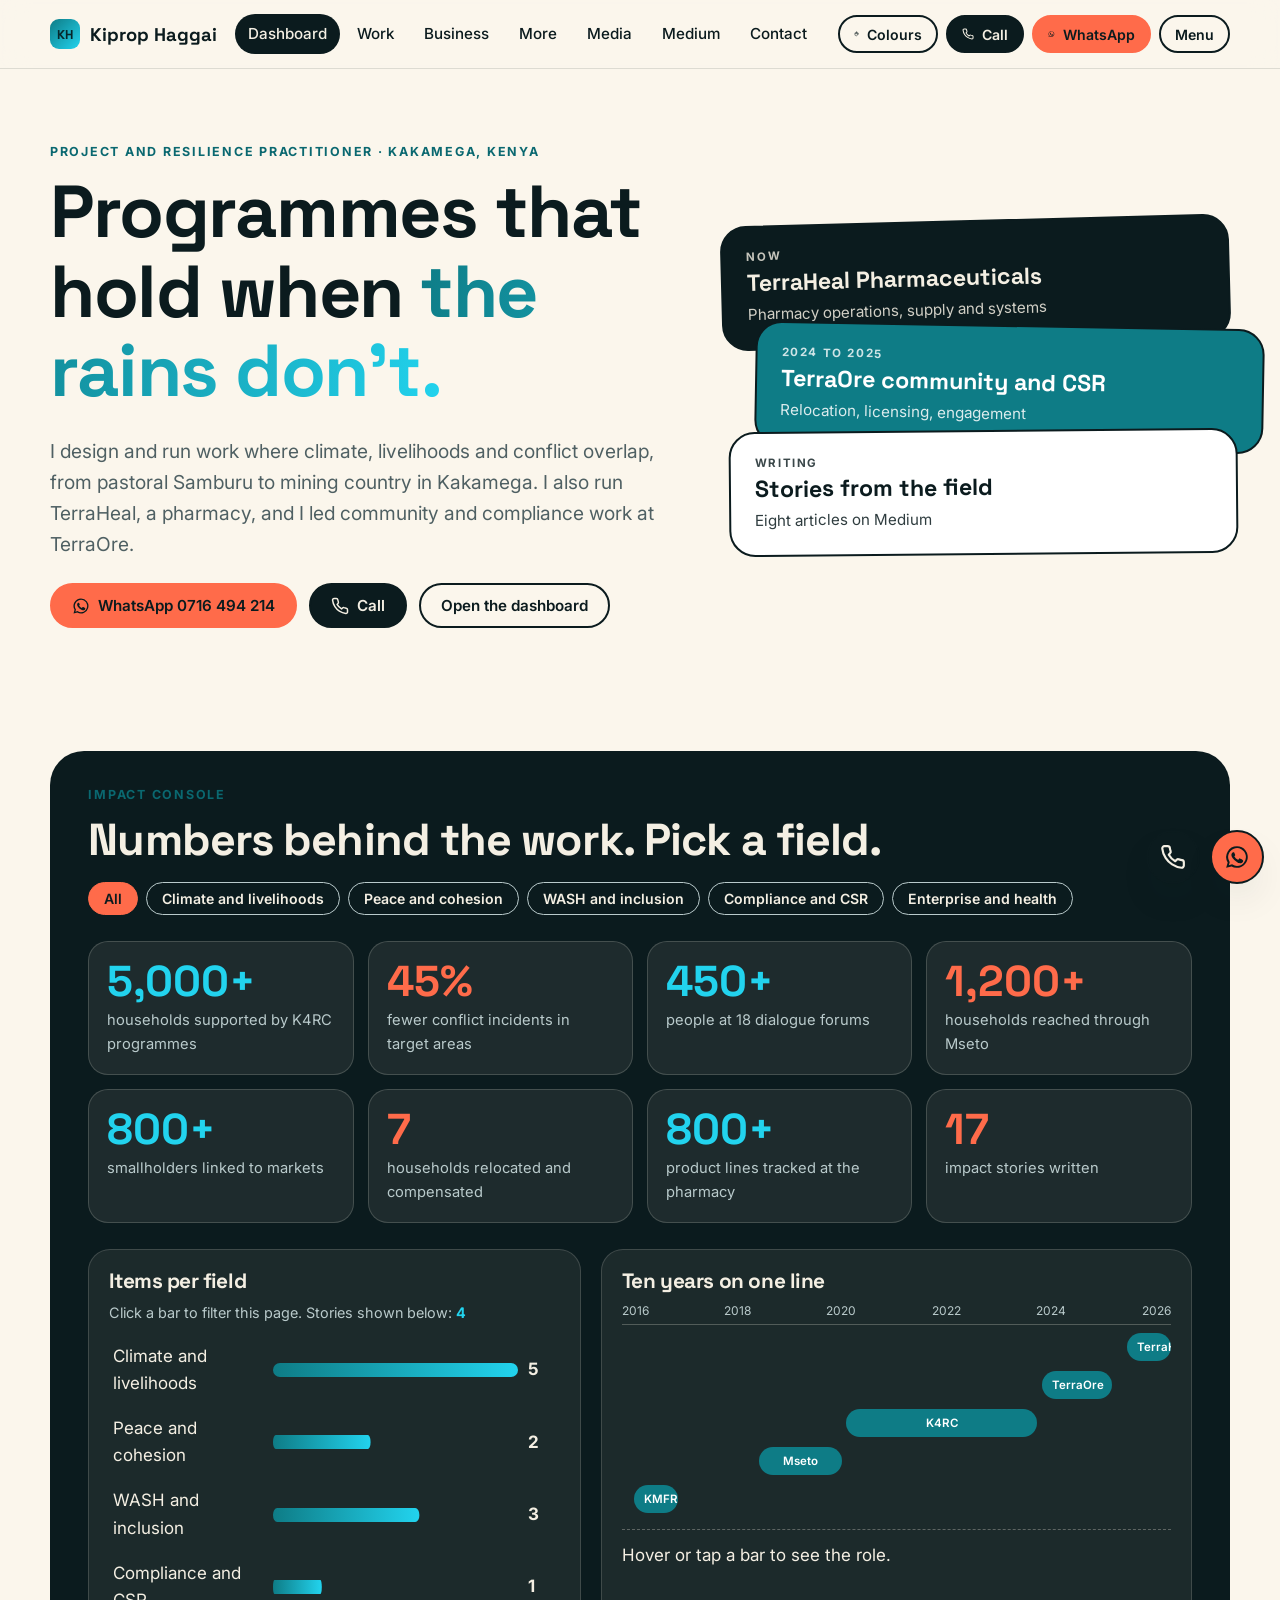
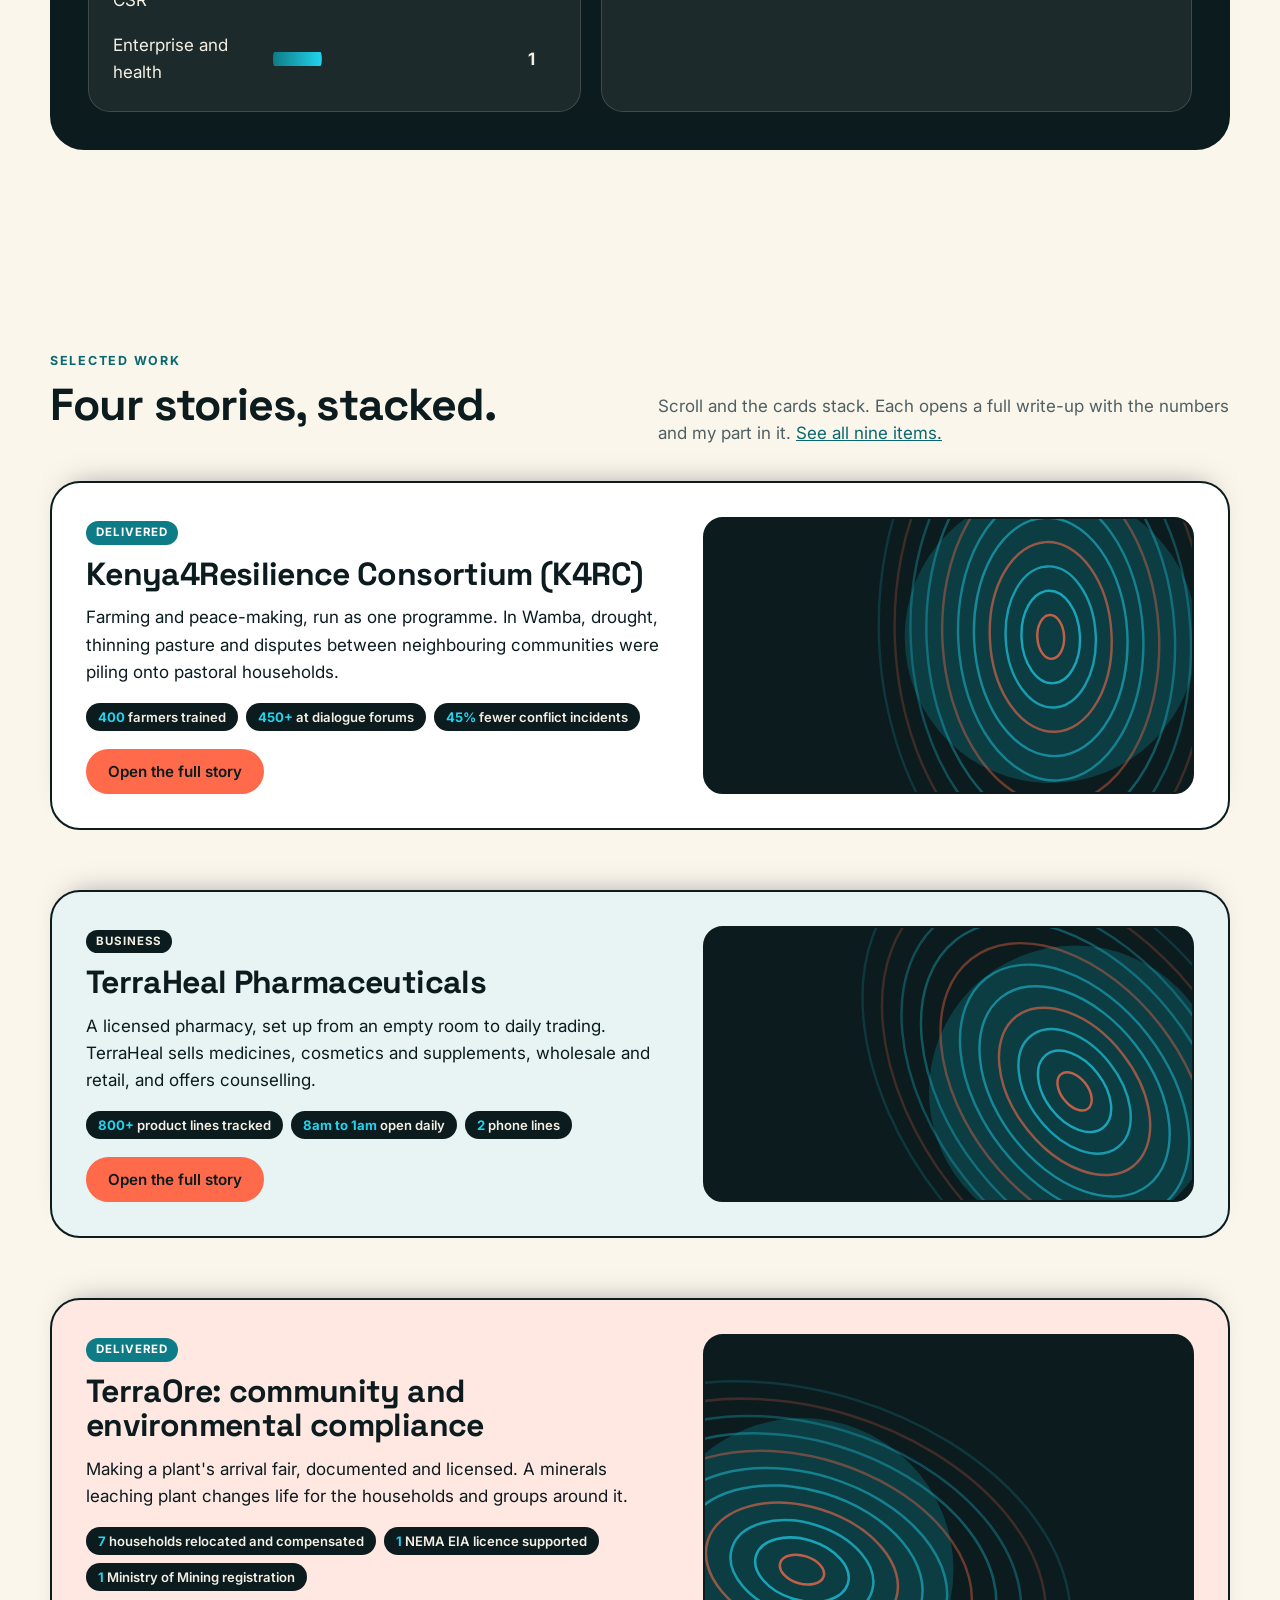
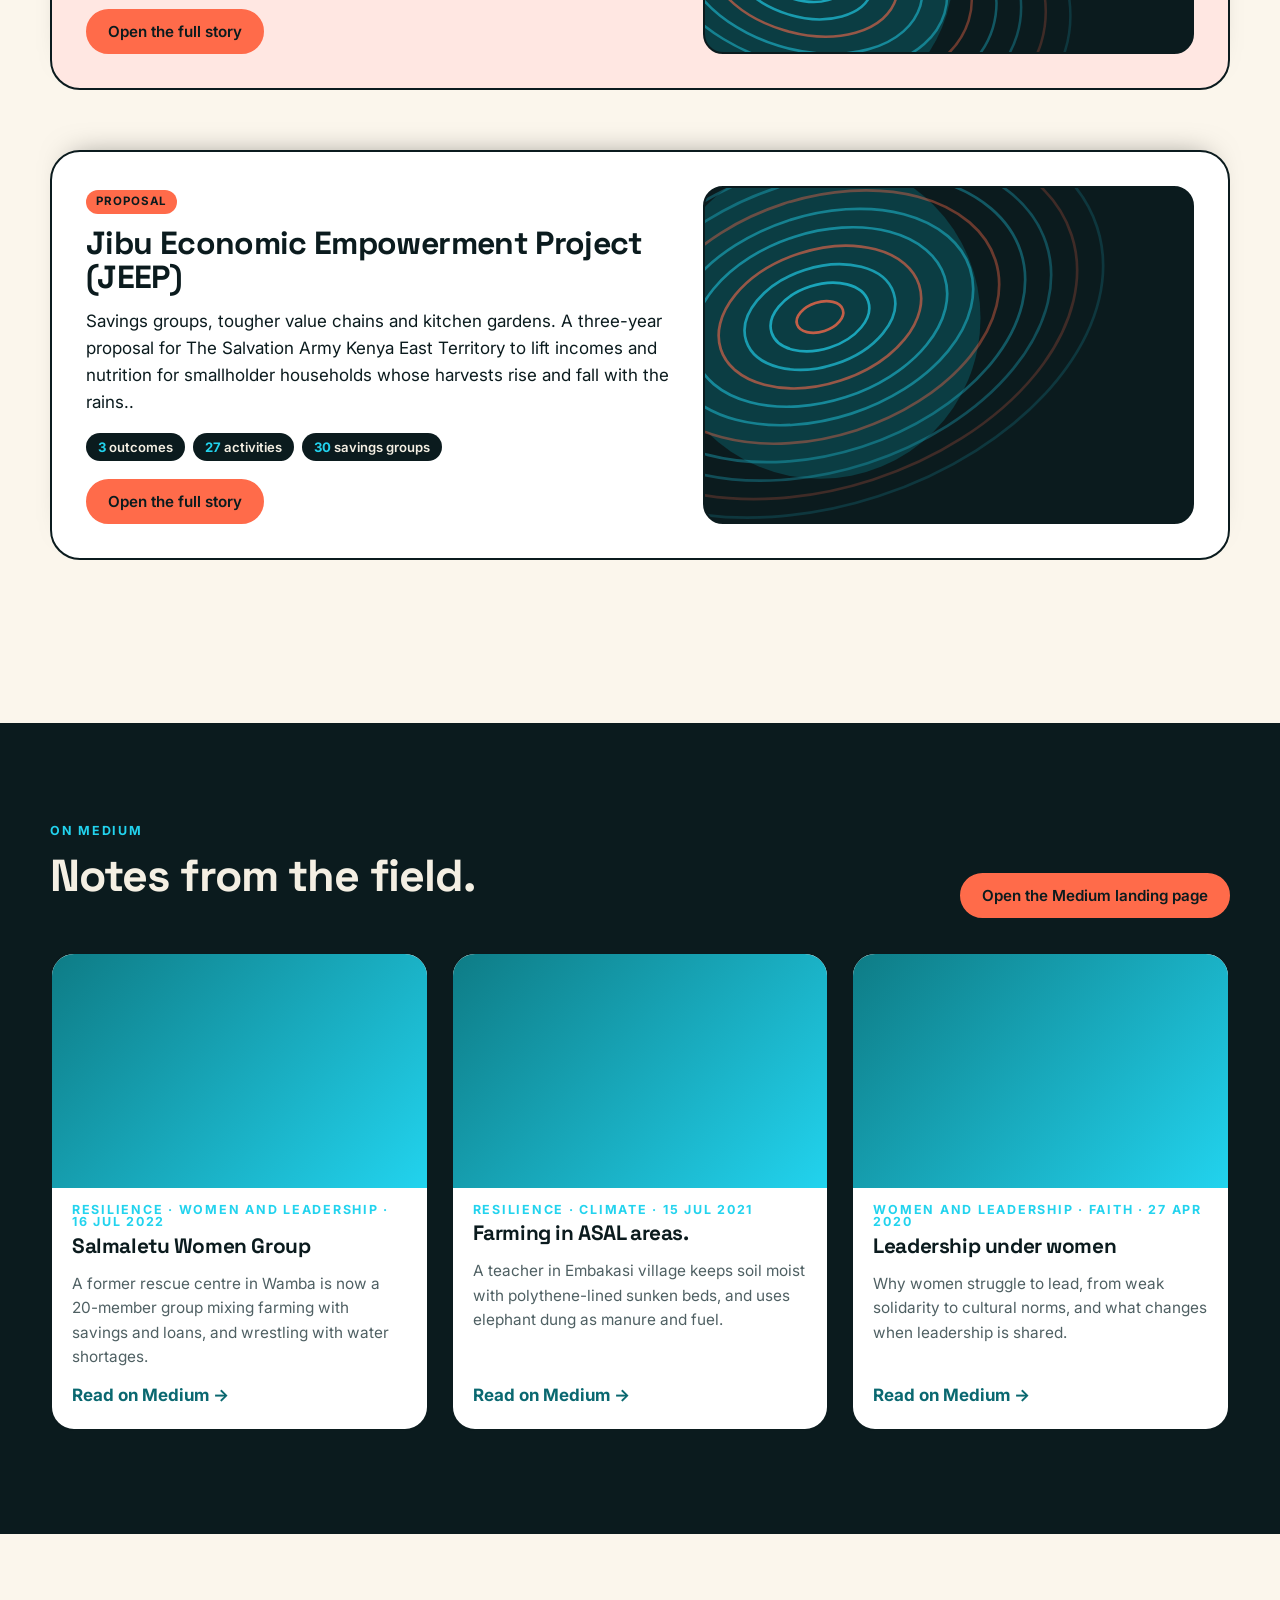
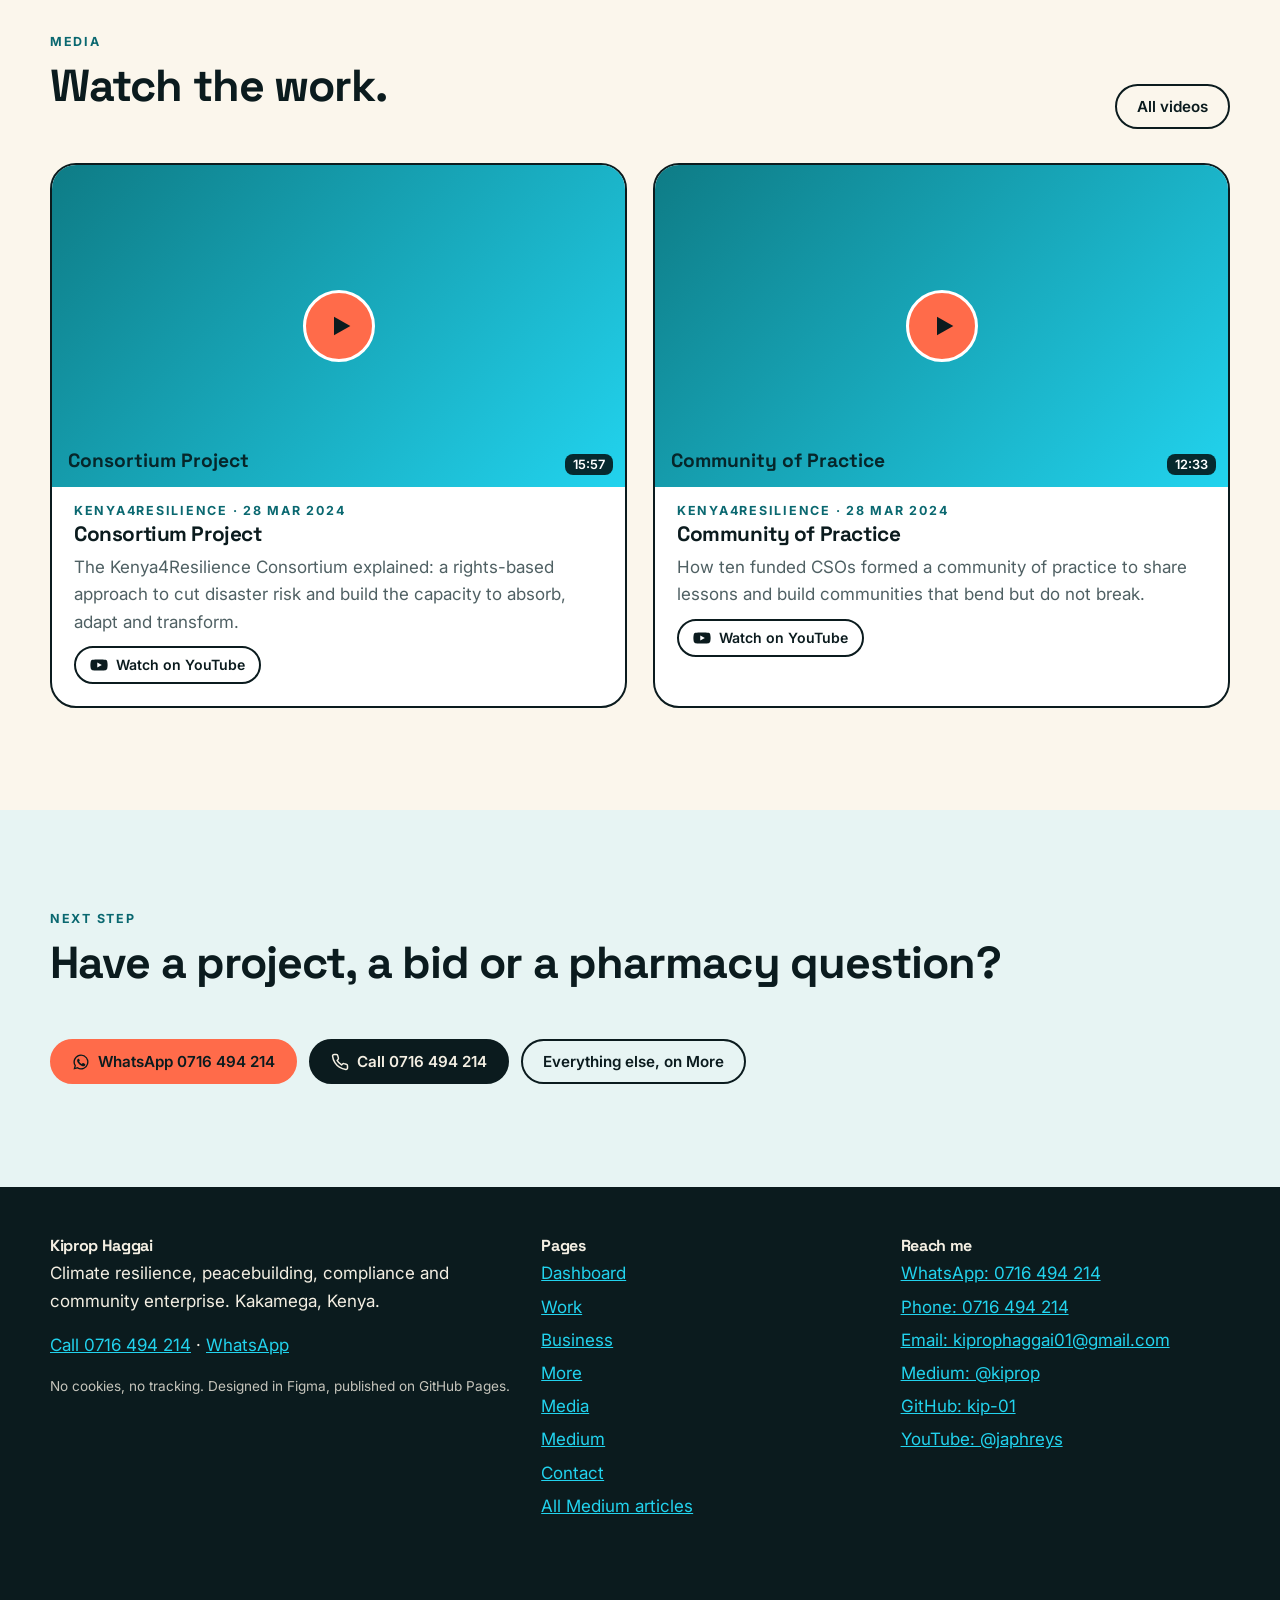
==== index.html @ 08d11f18 "Meta_001: regenerate portfolio from scratch Dashboard home, work explorer with project sheets, busin" ====
<!doctype html>
<html lang="en-KE"><head><meta charset="utf-8"><meta name="viewport" content="width=device-width,initial-scale=1">
<title>Kiprop Haggai: resilience, peace and enterprise</title><meta name="description" content="Dashboard portfolio of Kiprop Haggai: climate resilience, peacebuilding, environmental compliance, TerraHeal Pharmaceuticals, TerraOre and Medium articles. Call or WhatsApp 0716 494 214.">
<meta property="og:title" content="Kiprop Haggai: resilience, peace and enterprise"><meta property="og:description" content="Dashboard portfolio of Kiprop Haggai: climate resilience, peacebuilding, environmental compliance, TerraHeal Pharmaceuticals, TerraOre and Medium articles. Call or WhatsApp 0716 494 214."><meta property="og:type" content="website"><meta name="theme-color" content="#0E7C86">
<link rel="icon" href="data:image/svg+xml,%3Csvg xmlns='http://www.w3.org/2000/svg' viewBox='0 0 32 32'%3E%3Crect width='32' height='32' rx='9' fill='%230E7C86'/%3E%3Ctext x='16' y='22' font-size='16' font-family='sans-serif' font-weight='700' text-anchor='middle' fill='%2322D3EE'%3EKH%3C/text%3E%3C/svg%3E">
<link rel="preconnect" href="https://fonts.googleapis.com"><link rel="preconnect" href="https://fonts.gstatic.com" crossorigin>
<link rel="stylesheet" href="https://fonts.googleapis.com/css2?family=Inter:wght@400;500;600;700&family=Space+Grotesk:wght@500;700&display=swap">
<link rel="stylesheet" href="assets/css/app.css"><script>try{var s=localStorage.getItem('scheme');if(s&&s!=='lagoon')document.documentElement.setAttribute('data-scheme',s)}catch(e){}</script>
<script type="application/ld+json">{"@context": "https://schema.org", "@type": "Person", "name": "Kiprop Haggai", "jobTitle": "Project and resilience practitioner", "telephone": "+254716494214", "email": "kiprophaggai01@gmail.com", "url": "https://kip-01.github.io/Meta_001/", "address": {"@type": "PostalAddress", "addressLocality": "Kakamega", "addressCountry": "KE"}, "sameAs": ["https://medium.com/@kiprop", "https://github.com/kip-01"]}</script></head><body>
<a class="skip" href="#main">Skip to content</a><div class="bar-progress" aria-hidden="true"></div>
<header class="top"><div class="wrap">
<a class="brand" href="index.html"><i>KH</i>Kiprop Haggai</a>
<nav class="nav" id="nav" aria-label="Main"><a href="index.html" aria-current="page">Dashboard</a><a href="work.html">Work</a><a href="business.html">Business</a><a href="more.html">More</a><a href="media.html">Media</a><a href="medium.html">Medium</a><a href="contact.html">Contact</a></nav>
<div class="acts">
<div class="pal"><button class="btn sm pal-btn" type="button" aria-expanded="false" aria-label="Choose a colour scheme"><svg viewBox="0 0 24 24" fill="none" stroke="currentColor" stroke-width="2" stroke-linecap="round" stroke-linejoin="round" aria-hidden="true"><path d="M12 3a9 9 0 1 0 0 18c1.100 0 1.800-.8 1.800-1.700 0-.5-.2-.9-.5-1.200-.3-.3-.5-.7-.5-1.200 0-.9.700-1.600 1.600-1.600H17a4 4 0 0 0 4-4C21 6.500 17 3 12 3z"/><circle cx="7.500" cy="11" r="1"/><circle cx="12" cy="7.500" r="1"/><circle cx="16.500" cy="11" r="1"/></svg><span class="hide-m">Colours</span></button><div class="pal-pop" role="group" aria-label="Colour schemes"><button class="sw" type="button" data-scheme="lagoon" aria-pressed="false"><span><b style="background:#FBF6EC"></b><b style="background:#0E7C86"></b><b style="background:#22D3EE"></b><b style="background:#FF6B4A"></b><b style="background:#0B1B1E"></b></span>Lagoon</button><button class="sw" type="button" data-scheme="midnight" aria-pressed="false"><span><b style="background:#070B0C"></b><b style="background:#14B8A6"></b><b style="background:#5EEAD4"></b><b style="background:#FFB020"></b><b style="background:#111A1C"></b></span>Midnight</button><button class="sw" type="button" data-scheme="savanna" aria-pressed="false"><span><b style="background:#F4F5F3"></b><b style="background:#0A5C63"></b><b style="background:#19A7B5"></b><b style="background:#F59E0B"></b><b style="background:#12201F"></b></span>Savanna</button><button class="sw" type="button" data-scheme="reef" aria-pressed="false"><span><b style="background:#EAF7F7"></b><b style="background:#0B8F9A"></b><b style="background:#00D1E0"></b><b style="background:#FF7A59"></b><b style="background:#06353B"></b></span>Reef</button></div></div>
<a class="btn sm dark hide-m" href="tel:+254716494214"><svg viewBox="0 0 24 24" fill="none" stroke="currentColor" stroke-width="2" stroke-linecap="round" stroke-linejoin="round" aria-hidden="true"><path d="M22 16.9v3a2 2 0 0 1-2.2 2 19.8 19.8 0 0 1-8.6-3.1 19.5 19.5 0 0 1-6-6A19.8 19.8 0 0 1 2.1 4.2 2 2 0 0 1 4.1 2h3a2 2 0 0 1 2 1.7c.1 1 .4 1.9.7 2.8a2 2 0 0 1-.5 2.1L8.1 9.9a16 16 0 0 0 6 6l1.3-1.3a2 2 0 0 1 2.1-.4c.9.3 1.8.6 2.8.7a2 2 0 0 1 1.7 2z"/></svg> Call</a>
<a class="btn sm accent" href="https://wa.me/254716494214?text=Hello%20Kiprop%2C%20" target="_blank" rel="noopener" aria-label="WhatsApp 0716 494 214"><svg viewBox="0 0 24 24" fill="currentColor" aria-hidden="true"><path d="M12 2a10 10 0 0 0-8.6 15.1L2 22l5-1.3A10 10 0 1 0 12 2zm0 18.2a8.2 8.2 0 0 1-4.2-1.2l-.3-.2-3 .8.8-2.9-.2-.3A8.2 8.2 0 1 1 12 20.2zm4.5-6.1c-.2-.1-1.5-.7-1.7-.8s-.4-.1-.6.1-.6.8-.8 1-.3.2-.5.1a6.7 6.7 0 0 1-3.3-2.9c-.2-.4.3-.4.7-1.3.1-.2 0-.3 0-.4l-.8-1.8c-.2-.5-.4-.4-.6-.4h-.5a1 1 0 0 0-.7.3 3 3 0 0 0-.9 2.2 5.2 5.2 0 0 0 1.1 2.8 11.9 11.9 0 0 0 4.6 4c1.7.7 2.4.8 3.2.7a2.7 2.7 0 0 0 1.8-1.3 2.2 2.2 0 0 0 .1-1.3c-.1-.1-.3-.2-.5-.3z"/></svg> <span class="hide-m">WhatsApp</span></a>
<button class="btn sm menu-btn" type="button" aria-expanded="false" aria-controls="nav">Menu</button>
</div></div></header>
<main id="main">
<section class="hero"><div class="wrap">
<div><span class="eyebrow">Project and resilience practitioner · Kakamega, Kenya</span>
<h1>Programmes that hold when <span class="grad">the rains don't.</span></h1>
<p class="lede">I design and run work where climate, livelihoods and conflict overlap, from pastoral Samburu to mining country in Kakamega. I also run TerraHeal, a pharmacy, and I led community and compliance work at TerraOre.</p>
<div class="cta"><a class="btn accent" href="https://wa.me/254716494214?text=Hello%20Kiprop%2C%20" target="_blank" rel="noopener"><svg viewBox="0 0 24 24" fill="currentColor" aria-hidden="true"><path d="M12 2a10 10 0 0 0-8.6 15.1L2 22l5-1.3A10 10 0 1 0 12 2zm0 18.2a8.2 8.2 0 0 1-4.2-1.2l-.3-.2-3 .8.8-2.9-.2-.3A8.2 8.2 0 1 1 12 20.2zm4.5-6.1c-.2-.1-1.5-.7-1.7-.8s-.4-.1-.6.1-.6.8-.8 1-.3.2-.5.1a6.7 6.7 0 0 1-3.3-2.9c-.2-.4.3-.4.7-1.3.1-.2 0-.3 0-.4l-.8-1.8c-.2-.5-.4-.4-.6-.4h-.5a1 1 0 0 0-.7.3 3 3 0 0 0-.9 2.2 5.2 5.2 0 0 0 1.1 2.8 11.9 11.9 0 0 0 4.6 4c1.7.7 2.4.8 3.2.7a2.7 2.7 0 0 0 1.8-1.3 2.2 2.2 0 0 0 .1-1.3c-.1-.1-.3-.2-.5-.3z"/></svg> WhatsApp 0716 494 214</a><a class="btn dark" href="tel:+254716494214"><svg viewBox="0 0 24 24" fill="none" stroke="currentColor" stroke-width="2" stroke-linecap="round" stroke-linejoin="round" aria-hidden="true"><path d="M22 16.9v3a2 2 0 0 1-2.2 2 19.8 19.8 0 0 1-8.6-3.1 19.5 19.5 0 0 1-6-6A19.8 19.8 0 0 1 2.1 4.2 2 2 0 0 1 4.1 2h3a2 2 0 0 1 2 1.7c.1 1 .4 1.9.7 2.8a2 2 0 0 1-.5 2.1L8.1 9.9a16 16 0 0 0 6 6l1.3-1.3a2 2 0 0 1 2.1-.4c.9.3 1.8.6 2.8.7a2 2 0 0 1 1.7 2z"/></svg> Call</a><a class="btn" href="#console">Open the dashboard</a></div></div>
<div class="floaters" aria-label="Current and recent work">
<a class="fl" href="business.html#terraheal"><small>Now</small><b>TerraHeal Pharmaceuticals</b><em>Pharmacy operations, supply and systems</em></a>
<a class="fl" href="business.html#terraore"><small>2024 to 2025</small><b>TerraOre community and CSR</b><em>Relocation, licensing, engagement</em></a>
<a class="fl" href="medium.html"><small>Writing</small><b>Stories from the field</b><em>Eight articles on Medium</em></a></div>
</div></section>

<section id="console" style="padding-top:20px"><div class="wrap"><div class="console" data-filter-scope>
<span class="eyebrow">Impact console</span><h2>Numbers behind the work. Pick a field.</h2>
<div class="chips" role="group" aria-label="Filter by field"><button class="chip" type="button" data-field-chip="all" aria-pressed="true">All</button><button class="chip" type="button" data-field-chip="climate" aria-pressed="false">Climate and livelihoods</button><button class="chip" type="button" data-field-chip="peace" aria-pressed="false">Peace and cohesion</button><button class="chip" type="button" data-field-chip="wash" aria-pressed="false">WASH and inclusion</button><button class="chip" type="button" data-field-chip="compliance" aria-pressed="false">Compliance and CSR</button><button class="chip" type="button" data-field-chip="enterprise" aria-pressed="false">Enterprise and health</button></div>
<div class="kpis"><div class="kpi" data-fields="climate peace" tabindex="0"><b data-count="5,000+">5,000+</b><span>households supported by K4RC programmes</span><div class="src">K4RC, Samburu (CV figure)</div></div><div class="kpi" data-fields="peace" tabindex="0"><b data-count="45%">45%</b><span>fewer conflict incidents in target areas</span><div class="src">K4RC, Wamba</div></div><div class="kpi" data-fields="peace" tabindex="0"><b data-count="450+">450+</b><span>people at 18 dialogue forums</span><div class="src">K4RC cross-border forums</div></div><div class="kpi" data-fields="climate wash" tabindex="0"><b data-count="1,200+">1,200+</b><span>households reached through Mseto</span><div class="src">Mseto, five counties</div></div><div class="kpi" data-fields="climate" tabindex="0"><b data-count="800+">800+</b><span>smallholders linked to markets</span><div class="src">K4RC input suppliers and buyers</div></div><div class="kpi" data-fields="compliance" tabindex="0"><b data-count="7">7</b><span>households relocated and compensated</span><div class="src">TerraOre, Ikolomani</div></div><div class="kpi" data-fields="enterprise" tabindex="0"><b data-count="800+">800+</b><span>product lines tracked at the pharmacy</span><div class="src">TerraHeal inventory</div></div><div class="kpi" data-fields="climate peace" tabindex="0"><b data-count="17">17</b><span>impact stories written</span><div class="src">K4RC beneficiary stories</div></div></div>
<div class="console-grid">
<div class="card-in"><h3>Items per field</h3><p style="font-size:.9rem;color:var(--panel-muted)">Click a bar to filter this page. Stories shown below: <span data-visible-count style="color:var(--brand2);font-weight:700"></span></p><div class="bars"><button class="bar" type="button" data-bar="climate" aria-pressed="false" style="--w:1.00"><span>Climate and livelihoods</span><i></i><b>5</b></button><button class="bar" type="button" data-bar="peace" aria-pressed="false" style="--w:0.40"><span>Peace and cohesion</span><i></i><b>2</b></button><button class="bar" type="button" data-bar="wash" aria-pressed="false" style="--w:0.60"><span>WASH and inclusion</span><i></i><b>3</b></button><button class="bar" type="button" data-bar="compliance" aria-pressed="false" style="--w:0.20"><span>Compliance and CSR</span><i></i><b>1</b></button><button class="bar" type="button" data-bar="enterprise" aria-pressed="false" style="--w:0.20"><span>Enterprise and health</span><i></i><b>1</b></button></div></div>
<div class="card-in"><h3>Ten years on one line</h3><div class="gantt"><div class="g-axis" aria-hidden="true"><span>2016</span><span>2018</span><span>2020</span><span>2022</span><span>2024</span><span>2026</span></div><div class="g-row"><button class="g-bar" type="button" data-fields="enterprise" data-title="Pharmacy Operations Manager" data-org="TerraHeal Pharmaceuticals Ltd" data-when="Jun 2026 to now" data-lead="Built the pharmacy from set-up to trading: premises, layout, stocking." aria-pressed="false" style="left:92.0%;width:8.0%">TerraHeal</button></div><div class="g-row"><button class="g-bar" type="button" data-fields="compliance" data-title="CSR, Environmental and Community Relations Coordinator" data-org="TerraOre Mineral Resources Ltd" data-when="Jun 2024 to Nov 2025" data-lead="Led community engagement for a minerals leaching plant, first contact to start-up." aria-pressed="false" style="left:76.5%;width:12.9%">TerraOre</button></div><div class="g-row"><button class="g-bar" type="button" data-fields="climate peace compliance" data-title="Project Coordinator" data-org="Kenya4Resilience Consortium (K4RC)" data-when="Jul 2020 to May 2024" data-lead="Livelihood and resilience programmes reaching 5,000+ pastoralist and agropastoral households." aria-pressed="false" style="left:40.9%;width:34.8%">K4RC</button></div><div class="g-row"><button class="g-bar" type="button" data-fields="climate wash peace" data-title="WASH and Livelihoods Project Officer" data-org="Mseto Resilience WASH and Food Security Project, The Salvation Army" data-when="Oct 2018 to Jun 2020" data-lead="1,200+ agropastoral households reached." aria-pressed="false" style="left:25.0%;width:15.2%">Mseto</button></div><div class="g-row"><button class="g-bar" type="button" data-fields="climate" data-title="Extension Officer" data-org="Kenya Marine and Fisheries Research Institute" data-when="Apr to Aug 2016" data-lead="Fish farmer groups mobilised KES 500,000+ and financed 7 micro-enterprises." aria-pressed="false" style="left:2.3%;width:8.0%">KMFRI</button></div><div class="g-info" id="g-info" aria-live="polite">Hover or tap a bar to see the role.</div></div></div>
</div></div></div></section>

<section><div class="wrap"><div class="sec-head"><div><span class="eyebrow">Selected work</span><h2>Four stories, stacked.</h2></div><p>Scroll and the cards stack. Each opens a full write-up with the numbers and my part in it. <a href="work.html">See all nine items.</a></p></div>
<div class="stack" data-filter-scope><article class="sc rv" style="--i:0" data-fields="climate peace"><div><span class="tag Delivered">Delivered</span><h3 style="margin-top:12px">Kenya4Resilience Consortium (K4RC)</h3><p>Farming and peace-making, run as one programme. In Wamba, drought, thinning pasture and disputes between neighbouring communities were piling onto pastoral households.</p><div class="mini"><span><b>400</b> farmers trained</span><span><b>450+</b> at dialogue forums</span><span><b>45%</b> fewer conflict incidents</span></div><a class="btn accent" href="work.html#k4rc">Open the full story</a></div><div class="art"><svg viewBox="0 0 400 250" preserveAspectRatio="xMidYMid slice" aria-hidden="true"><rect width="400" height="250" fill="var(--panel)"/><circle cx="71%" cy="44%" r="120" fill="var(--brand)" opacity=".35"/><ellipse cx="71%" cy="44%" rx="18" ry="11" transform="rotate(87 284 110)" fill="none" stroke="var(--accent)" stroke-opacity="0.75" stroke-width="2"/><ellipse cx="71%" cy="44%" rx="38" ry="24" transform="rotate(87 284 110)" fill="none" stroke="var(--brand2)" stroke-opacity="0.69" stroke-width="2"/><ellipse cx="71%" cy="44%" rx="58" ry="37" transform="rotate(87 284 110)" fill="none" stroke="var(--brand2)" stroke-opacity="0.63" stroke-width="2"/><ellipse cx="71%" cy="44%" rx="78" ry="50" transform="rotate(87 284 110)" fill="none" stroke="var(--accent)" stroke-opacity="0.57" stroke-width="2"/><ellipse cx="71%" cy="44%" rx="98" ry="63" transform="rotate(87 284 110)" fill="none" stroke="var(--brand2)" stroke-opacity="0.51" stroke-width="2"/><ellipse cx="71%" cy="44%" rx="118" ry="76" transform="rotate(87 284 110)" fill="none" stroke="var(--brand2)" stroke-opacity="0.45" stroke-width="2"/><ellipse cx="71%" cy="44%" rx="138" ry="89" transform="rotate(87 284 110)" fill="none" stroke="var(--accent)" stroke-opacity="0.39" stroke-width="2"/><ellipse cx="71%" cy="44%" rx="158" ry="102" transform="rotate(87 284 110)" fill="none" stroke="var(--brand2)" stroke-opacity="0.33" stroke-width="2"/><ellipse cx="71%" cy="44%" rx="178" ry="115" transform="rotate(87 284 110)" fill="none" stroke="var(--brand2)" stroke-opacity="0.27" stroke-width="2"/><ellipse cx="71%" cy="44%" rx="198" ry="128" transform="rotate(87 284 110)" fill="none" stroke="var(--accent)" stroke-opacity="0.21" stroke-width="2"/><ellipse cx="71%" cy="44%" rx="218" ry="141" transform="rotate(87 284 110)" fill="none" stroke="var(--brand2)" stroke-opacity="0.15" stroke-width="2"/></svg></div></article><article class="sc rv" style="--i:1" data-fields="enterprise"><div><span class="tag Business">Business</span><h3 style="margin-top:12px">TerraHeal Pharmaceuticals</h3><p>A licensed pharmacy, set up from an empty room to daily trading. TerraHeal sells medicines, cosmetics and supplements, wholesale and retail, and offers counselling.</p><div class="mini"><span><b>800+</b> product lines tracked</span><span><b>8am to 1am</b> open daily</span><span><b>2</b> phone lines</span></div><a class="btn accent" href="business.html#terraheal">Open the full story</a></div><div class="art"><svg viewBox="0 0 400 250" preserveAspectRatio="xMidYMid slice" aria-hidden="true"><rect width="400" height="250" fill="var(--panel)"/><circle cx="76%" cy="59%" r="120" fill="var(--brand)" opacity=".35"/><ellipse cx="76%" cy="59%" rx="18" ry="11" transform="rotate(52 304 147)" fill="none" stroke="var(--accent)" stroke-opacity="0.75" stroke-width="2"/><ellipse cx="76%" cy="59%" rx="38" ry="24" transform="rotate(52 304 147)" fill="none" stroke="var(--brand2)" stroke-opacity="0.69" stroke-width="2"/><ellipse cx="76%" cy="59%" rx="58" ry="37" transform="rotate(52 304 147)" fill="none" stroke="var(--brand2)" stroke-opacity="0.63" stroke-width="2"/><ellipse cx="76%" cy="59%" rx="78" ry="50" transform="rotate(52 304 147)" fill="none" stroke="var(--accent)" stroke-opacity="0.57" stroke-width="2"/><ellipse cx="76%" cy="59%" rx="98" ry="63" transform="rotate(52 304 147)" fill="none" stroke="var(--brand2)" stroke-opacity="0.51" stroke-width="2"/><ellipse cx="76%" cy="59%" rx="118" ry="76" transform="rotate(52 304 147)" fill="none" stroke="var(--brand2)" stroke-opacity="0.45" stroke-width="2"/><ellipse cx="76%" cy="59%" rx="138" ry="89" transform="rotate(52 304 147)" fill="none" stroke="var(--accent)" stroke-opacity="0.39" stroke-width="2"/><ellipse cx="76%" cy="59%" rx="158" ry="102" transform="rotate(52 304 147)" fill="none" stroke="var(--brand2)" stroke-opacity="0.33" stroke-width="2"/><ellipse cx="76%" cy="59%" rx="178" ry="115" transform="rotate(52 304 147)" fill="none" stroke="var(--brand2)" stroke-opacity="0.27" stroke-width="2"/><ellipse cx="76%" cy="59%" rx="198" ry="128" transform="rotate(52 304 147)" fill="none" stroke="var(--accent)" stroke-opacity="0.21" stroke-width="2"/><ellipse cx="76%" cy="59%" rx="218" ry="141" transform="rotate(52 304 147)" fill="none" stroke="var(--brand2)" stroke-opacity="0.15" stroke-width="2"/></svg></div></article><article class="sc rv" style="--i:2" data-fields="compliance"><div><span class="tag Delivered">Delivered</span><h3 style="margin-top:12px">TerraOre: community and environmental compliance</h3><p>Making a plant&#x27;s arrival fair, documented and licensed. A minerals leaching plant changes life for the households and groups around it.</p><div class="mini"><span><b>7</b> households relocated and compensated</span><span><b>1</b> NEMA EIA licence supported</span><span><b>1</b> Ministry of Mining registration</span></div><a class="btn accent" href="work.html#terraore">Open the full story</a></div><div class="art"><svg viewBox="0 0 400 250" preserveAspectRatio="xMidYMid slice" aria-hidden="true"><rect width="400" height="250" fill="var(--panel)"/><circle cx="21%" cy="74%" r="120" fill="var(--brand)" opacity=".35"/><ellipse cx="21%" cy="74%" rx="18" ry="11" transform="rotate(17 84 185)" fill="none" stroke="var(--accent)" stroke-opacity="0.75" stroke-width="2"/><ellipse cx="21%" cy="74%" rx="38" ry="24" transform="rotate(17 84 185)" fill="none" stroke="var(--brand2)" stroke-opacity="0.69" stroke-width="2"/><ellipse cx="21%" cy="74%" rx="58" ry="37" transform="rotate(17 84 185)" fill="none" stroke="var(--brand2)" stroke-opacity="0.63" stroke-width="2"/><ellipse cx="21%" cy="74%" rx="78" ry="50" transform="rotate(17 84 185)" fill="none" stroke="var(--accent)" stroke-opacity="0.57" stroke-width="2"/><ellipse cx="21%" cy="74%" rx="98" ry="63" transform="rotate(17 84 185)" fill="none" stroke="var(--brand2)" stroke-opacity="0.51" stroke-width="2"/><ellipse cx="21%" cy="74%" rx="118" ry="76" transform="rotate(17 84 185)" fill="none" stroke="var(--brand2)" stroke-opacity="0.45" stroke-width="2"/><ellipse cx="21%" cy="74%" rx="138" ry="89" transform="rotate(17 84 185)" fill="none" stroke="var(--accent)" stroke-opacity="0.39" stroke-width="2"/><ellipse cx="21%" cy="74%" rx="158" ry="102" transform="rotate(17 84 185)" fill="none" stroke="var(--brand2)" stroke-opacity="0.33" stroke-width="2"/><ellipse cx="21%" cy="74%" rx="178" ry="115" transform="rotate(17 84 185)" fill="none" stroke="var(--brand2)" stroke-opacity="0.27" stroke-width="2"/><ellipse cx="21%" cy="74%" rx="198" ry="128" transform="rotate(17 84 185)" fill="none" stroke="var(--accent)" stroke-opacity="0.21" stroke-width="2"/><ellipse cx="21%" cy="74%" rx="218" ry="141" transform="rotate(17 84 185)" fill="none" stroke="var(--brand2)" stroke-opacity="0.15" stroke-width="2"/></svg></div></article><article class="sc rv" style="--i:3" data-fields="climate"><div><span class="tag Proposal">Proposal</span><h3 style="margin-top:12px">Jibu Economic Empowerment Project (JEEP)</h3><p>Savings groups, tougher value chains and kitchen gardens. A three-year proposal for The Salvation Army Kenya East Territory to lift incomes and nutrition for smallholder households whose harvests rise and fall with the rains..</p><div class="mini"><span><b>3</b> outcomes</span><span><b>27</b> activities</span><span><b>30</b> savings groups</span></div><a class="btn accent" href="work.html#jeep">Open the full story</a></div><div class="art"><svg viewBox="0 0 400 250" preserveAspectRatio="xMidYMid slice" aria-hidden="true"><rect width="400" height="250" fill="var(--panel)"/><circle cx="26%" cy="39%" r="120" fill="var(--brand)" opacity=".35"/><ellipse cx="26%" cy="39%" rx="18" ry="11" transform="rotate(162 104 97)" fill="none" stroke="var(--accent)" stroke-opacity="0.75" stroke-width="2"/><ellipse cx="26%" cy="39%" rx="38" ry="24" transform="rotate(162 104 97)" fill="none" stroke="var(--brand2)" stroke-opacity="0.69" stroke-width="2"/><ellipse cx="26%" cy="39%" rx="58" ry="37" transform="rotate(162 104 97)" fill="none" stroke="var(--brand2)" stroke-opacity="0.63" stroke-width="2"/><ellipse cx="26%" cy="39%" rx="78" ry="50" transform="rotate(162 104 97)" fill="none" stroke="var(--accent)" stroke-opacity="0.57" stroke-width="2"/><ellipse cx="26%" cy="39%" rx="98" ry="63" transform="rotate(162 104 97)" fill="none" stroke="var(--brand2)" stroke-opacity="0.51" stroke-width="2"/><ellipse cx="26%" cy="39%" rx="118" ry="76" transform="rotate(162 104 97)" fill="none" stroke="var(--brand2)" stroke-opacity="0.45" stroke-width="2"/><ellipse cx="26%" cy="39%" rx="138" ry="89" transform="rotate(162 104 97)" fill="none" stroke="var(--accent)" stroke-opacity="0.39" stroke-width="2"/><ellipse cx="26%" cy="39%" rx="158" ry="102" transform="rotate(162 104 97)" fill="none" stroke="var(--brand2)" stroke-opacity="0.33" stroke-width="2"/><ellipse cx="26%" cy="39%" rx="178" ry="115" transform="rotate(162 104 97)" fill="none" stroke="var(--brand2)" stroke-opacity="0.27" stroke-width="2"/><ellipse cx="26%" cy="39%" rx="198" ry="128" transform="rotate(162 104 97)" fill="none" stroke="var(--accent)" stroke-opacity="0.21" stroke-width="2"/><ellipse cx="26%" cy="39%" rx="218" ry="141" transform="rotate(162 104 97)" fill="none" stroke="var(--brand2)" stroke-opacity="0.15" stroke-width="2"/></svg></div></article></div></div></section>

<section class="band"><div class="wrap"><div class="sec-head"><div><span class="eyebrow">On Medium</span><h2>Notes from the field.</h2></div><a class="btn accent" href="medium.html">Open the Medium landing page</a></div><div class="grid"><a class="story" href="https://medium.com/@kiprop/salmaletu-women-group-70bdb4bff598" target="_blank" rel="noopener" data-topics="Resilience|Women and leadership"><div class="ph"><img src="https://cdn-images-1.medium.com/max/1024/1*Jbt0da2Q3fJ5xJDSgKlySw.jpeg" alt="" loading="lazy" referrerpolicy="no-referrer"></div><div class="b"><span class="eyebrow" style="margin:0">Resilience · Women and leadership · 16 Jul 2022</span><h3>Salmaletu Women Group</h3><p>A former rescue centre in Wamba is now a 20-member group mixing farming with savings and loans, and wrestling with water shortages.</p><span class="read">Read on Medium →</span></div></a><a class="story" href="https://medium.com/@kiprop/farming-in-asal-areas-79c49dda4558" target="_blank" rel="noopener" data-topics="Resilience|Climate"><div class="ph"><img src="https://cdn-images-1.medium.com/max/1024/1*4e3lsPieMQpi0ccJB4diiQ.jpeg" alt="" loading="lazy" referrerpolicy="no-referrer"></div><div class="b"><span class="eyebrow" style="margin:0">Resilience · Climate · 15 Jul 2021</span><h3>Farming in ASAL areas.</h3><p>A teacher in Embakasi village keeps soil moist with polythene-lined sunken beds, and uses elephant dung as manure and fuel.</p><span class="read">Read on Medium →</span></div></a><a class="story" href="https://medium.com/@kiprop/leadership-under-women-5071c7bc4f08" target="_blank" rel="noopener" data-topics="Women and leadership|Faith"><div class="ph"><img src="https://cdn-images-1.medium.com/max/1024/0*VkRDSYffjWelqckx" alt="" loading="lazy" referrerpolicy="no-referrer"></div><div class="b"><span class="eyebrow" style="margin:0">Women and leadership · Faith · 27 Apr 2020</span><h3>Leadership under women</h3><p>Why women struggle to lead, from weak solidarity to cultural norms, and what changes when leadership is shared.</p><span class="read">Read on Medium →</span></div></a></div></div></section>

<section><div class="wrap"><div class="sec-head"><div><span class="eyebrow">Media</span><h2>Watch the work.</h2></div><a class="btn" href="media.html">All videos</a></div><div class="vgrid"><div class="vid"><button class="thumb" type="button" data-yt="I3XqEDcZWGo" data-title="Consortium Project" aria-label="Play video: Consortium Project"><img alt="" referrerpolicy="no-referrer"><span class="fallback">Consortium Project</span><span class="play"><svg viewBox="0 0 24 24" aria-hidden="true"><path d="M6 4v16l14-8z"/></svg></span><span class="dur">15:57</span></button><div class="body"><span class="eyebrow" style="margin-bottom:6px">Kenya4Resilience · 28 Mar 2024</span><h3>Consortium Project</h3><p style="color:var(--muted);margin:0 0 10px">The Kenya4Resilience Consortium explained: a rights-based approach to cut disaster risk and build the capacity to absorb, adapt and transform.</p><a class="btn sm" href="https://youtu.be/I3XqEDcZWGo" target="_blank" rel="noopener"><svg viewBox="0 0 24 24" fill="currentColor" aria-hidden="true"><path d="M23 7.2a3 3 0 0 0-2.100-2.100C19 4.600 12 4.600 12 4.600s-7 0-8.900.5A3 3 0 0 0 1 7.200 31 31 0 0 0 .5 12 31 31 0 0 0 1 16.800a3 3 0 0 0 2.100 2.100c1.900.5 8.900.5 8.900.5s7 0 8.900-.5a3 3 0 0 0 2.100-2.100A31 31 0 0 0 23.500 12 31 31 0 0 0 23 7.200zM9.700 15.200V8.800L15.800 12z"/></svg> Watch on YouTube</a></div></div><div class="vid"><button class="thumb" type="button" data-yt="ghBy5MKxOOc" data-title="Community of Practice" aria-label="Play video: Community of Practice"><img alt="" referrerpolicy="no-referrer"><span class="fallback">Community of Practice</span><span class="play"><svg viewBox="0 0 24 24" aria-hidden="true"><path d="M6 4v16l14-8z"/></svg></span><span class="dur">12:33</span></button><div class="body"><span class="eyebrow" style="margin-bottom:6px">Kenya4Resilience · 28 Mar 2024</span><h3>Community of Practice</h3><p style="color:var(--muted);margin:0 0 10px">How ten funded CSOs formed a community of practice to share lessons and build communities that bend but do not break.</p><a class="btn sm" href="https://youtu.be/ghBy5MKxOOc" target="_blank" rel="noopener"><svg viewBox="0 0 24 24" fill="currentColor" aria-hidden="true"><path d="M23 7.2a3 3 0 0 0-2.100-2.100C19 4.600 12 4.600 12 4.600s-7 0-8.900.5A3 3 0 0 0 1 7.200 31 31 0 0 0 .5 12 31 31 0 0 0 1 16.800a3 3 0 0 0 2.100 2.100c1.900.5 8.900.5 8.900.5s7 0 8.900-.5a3 3 0 0 0 2.100-2.100A31 31 0 0 0 23.500 12 31 31 0 0 0 23 7.200zM9.700 15.200V8.800L15.800 12z"/></svg> Watch on YouTube</a></div></div></div></div></section>

<section class="soft"><div class="wrap"><div class="sec-head"><div><span class="eyebrow">Next step</span><h2>Have a project, a bid or a pharmacy question?</h2></div></div>
<div class="cta" style="margin-top:0"><a class="btn accent" href="https://wa.me/254716494214?text=Hello%20Kiprop%2C%20" target="_blank" rel="noopener"><svg viewBox="0 0 24 24" fill="currentColor" aria-hidden="true"><path d="M12 2a10 10 0 0 0-8.6 15.1L2 22l5-1.3A10 10 0 1 0 12 2zm0 18.2a8.2 8.2 0 0 1-4.2-1.2l-.3-.2-3 .8.8-2.9-.2-.3A8.2 8.2 0 1 1 12 20.2zm4.5-6.1c-.2-.1-1.5-.7-1.7-.8s-.4-.1-.6.1-.6.8-.8 1-.3.2-.5.1a6.7 6.7 0 0 1-3.3-2.9c-.2-.4.3-.4.7-1.3.1-.2 0-.3 0-.4l-.8-1.8c-.2-.5-.4-.4-.6-.4h-.5a1 1 0 0 0-.7.3 3 3 0 0 0-.9 2.2 5.2 5.2 0 0 0 1.1 2.8 11.9 11.9 0 0 0 4.6 4c1.7.7 2.4.8 3.2.7a2.7 2.7 0 0 0 1.8-1.3 2.2 2.2 0 0 0 .1-1.3c-.1-.1-.3-.2-.5-.3z"/></svg> WhatsApp 0716 494 214</a><a class="btn dark" href="tel:+254716494214"><svg viewBox="0 0 24 24" fill="none" stroke="currentColor" stroke-width="2" stroke-linecap="round" stroke-linejoin="round" aria-hidden="true"><path d="M22 16.9v3a2 2 0 0 1-2.2 2 19.8 19.8 0 0 1-8.6-3.1 19.5 19.5 0 0 1-6-6A19.8 19.8 0 0 1 2.1 4.2 2 2 0 0 1 4.1 2h3a2 2 0 0 1 2 1.7c.1 1 .4 1.9.7 2.8a2 2 0 0 1-.5 2.1L8.1 9.9a16 16 0 0 0 6 6l1.3-1.3a2 2 0 0 1 2.1-.4c.9.3 1.8.6 2.8.7a2 2 0 0 1 1.7 2z"/></svg> Call 0716 494 214</a><a class="btn" href="more.html">Everything else, on More</a></div></div></section>
</main><footer><div class="wrap cols"><div><h4>Kiprop Haggai</h4><p>Climate resilience, peacebuilding, compliance and community enterprise. Kakamega, Kenya.</p><p><a href="tel:+254716494214">Call 0716 494 214</a> · <a href="https://wa.me/254716494214" target="_blank" rel="noopener">WhatsApp</a></p><p style="font-size:.85rem;opacity:.8">No cookies, no tracking. Designed in Figma, published on GitHub Pages.</p></div>
<div><h4>Pages</h4><ul><li><a href="index.html">Dashboard</a></li><li><a href="work.html">Work</a></li><li><a href="business.html">Business</a></li><li><a href="more.html">More</a></li><li><a href="media.html">Media</a></li><li><a href="medium.html">Medium</a></li><li><a href="contact.html">Contact</a></li><li><a href="articles.html">All Medium articles</a></li></ul></div><div><h4>Reach me</h4><ul><li><a href="https://wa.me/254716494214" target="_blank" rel="noopener">WhatsApp: 0716 494 214</a></li><li><a href="tel:+254716494214">Phone: 0716 494 214</a></li><li><a href="mailto:kiprophaggai01@gmail.com">Email: kiprophaggai01@gmail.com</a></li><li><a href="https://medium.com/@kiprop" target="_blank" rel="noopener">Medium: @kiprop</a></li><li><a href="https://github.com/kip-01" target="_blank" rel="noopener">GitHub: kip-01</a></li><li><a href="https://www.youtube.com/@japhreys" target="_blank" rel="noopener">YouTube: @japhreys</a></li></ul></div></div></footer>
<div class="toast" role="status" aria-live="polite"></div><div class="fab"><a class="c" href="tel:+254716494214" aria-label="Call 0716 494 214"><svg viewBox="0 0 24 24" fill="none" stroke="currentColor" stroke-width="2" stroke-linecap="round" stroke-linejoin="round" aria-hidden="true"><path d="M22 16.9v3a2 2 0 0 1-2.2 2 19.8 19.8 0 0 1-8.6-3.1 19.5 19.5 0 0 1-6-6A19.8 19.8 0 0 1 2.1 4.2 2 2 0 0 1 4.1 2h3a2 2 0 0 1 2 1.7c.1 1 .4 1.9.7 2.8a2 2 0 0 1-.5 2.1L8.1 9.9a16 16 0 0 0 6 6l1.3-1.3a2 2 0 0 1 2.1-.4c.9.3 1.8.6 2.8.7a2 2 0 0 1 1.7 2z"/></svg></a><a class="w" href="https://wa.me/254716494214" target="_blank" rel="noopener" aria-label="WhatsApp 0716 494 214"><svg viewBox="0 0 24 24" fill="currentColor" aria-hidden="true"><path d="M12 2a10 10 0 0 0-8.6 15.1L2 22l5-1.3A10 10 0 1 0 12 2zm0 18.2a8.2 8.2 0 0 1-4.2-1.2l-.3-.2-3 .8.8-2.9-.2-.3A8.2 8.2 0 1 1 12 20.2zm4.5-6.1c-.2-.1-1.5-.7-1.7-.8s-.4-.1-.6.1-.6.8-.8 1-.3.2-.5.1a6.7 6.7 0 0 1-3.3-2.9c-.2-.4.3-.4.7-1.3.1-.2 0-.3 0-.4l-.8-1.8c-.2-.5-.4-.4-.6-.4h-.5a1 1 0 0 0-.7.3 3 3 0 0 0-.9 2.2 5.2 5.2 0 0 0 1.1 2.8 11.9 11.9 0 0 0 4.6 4c1.7.7 2.4.8 3.2.7a2.7 2.7 0 0 0 1.8-1.3 2.2 2.2 0 0 0 .1-1.3c-.1-.1-.3-.2-.5-.3z"/></svg></a></div><script src="assets/js/app.js" defer></script></body></html>
---- assets/css/app.css ----
/* Meta_001 · Kiprop Haggai. Schemes are swapped with <html data-scheme="...">. */
:root{
  --bg:#FBF6EC;--surface:#fff;--ink:#0B1B1E;--muted:#4F6063;--line:#0B1B1E;
  --brand:#0E7C86;--brand2:#22D3EE;--link:#0A6870;--accent:#FF6B4A;--on-accent:#0B1B1E;
  --panel:#0B1B1E;--panel-ink:#F4EFE3;--panel-muted:#B9CACB;--soft:#E7F4F3;
  --r:22px;--shadow:0 18px 40px -18px rgba(5,40,45,.45);--head:'Space Grotesk','Inter',system-ui,sans-serif;--body:'Inter',system-ui,-apple-system,'Segoe UI',sans-serif;
  --nav-h:68px;
}
html[data-scheme=midnight]{--bg:#070B0C;--surface:#111A1C;--ink:#EAF4F3;--muted:#9BB0B3;--line:#2B4144;--brand:#14B8A6;--brand2:#5EEAD4;--link:#5EEAD4;--accent:#FFB020;--panel:#0E1618;--panel-ink:#EAF4F3;--panel-muted:#9BB0B3;--soft:#0F2023;--shadow:0 18px 40px -18px rgba(0,0,0,.8)}
html[data-scheme=savanna]{--bg:#F4F5F3;--surface:#fff;--ink:#12201F;--muted:#55625F;--line:#12201F;--brand:#0A5C63;--brand2:#19A7B5;--link:#0A5C63;--accent:#F59E0B;--panel:#12201F;--panel-ink:#F4F5F3;--panel-muted:#B7C4C2;--soft:#E3EEEE}
html[data-scheme=reef]{--bg:#EAF7F7;--surface:#fff;--ink:#062B30;--muted:#3C5F64;--line:#062B30;--brand:#0B8F9A;--brand2:#00D1E0;--link:#07666F;--accent:#FF7A59;--panel:#06353B;--panel-ink:#E6FBFC;--panel-muted:#A9D5D9;--soft:#D3EEF0}
*{box-sizing:border-box}
html{scroll-behavior:smooth;scroll-padding-top:calc(var(--nav-h) + 18px)}
body{margin:0;background:var(--bg);color:var(--ink);font:400 17px/1.6 var(--body);-webkit-font-smoothing:antialiased;transition:background .35s,color .35s;overflow-x:hidden}
img,svg{max-width:100%;display:block}
a{color:var(--link)}
h1,h2,h3,h4{font-family:var(--head);line-height:1.08;margin:0 0 .4em;letter-spacing:-.02em}
h1{font-size:clamp(2.4rem,6vw,4.6rem)}h2{font-size:clamp(1.8rem,3.6vw,2.8rem)}h3{font-size:1.3rem}
p{margin:0 0 1em}
:focus-visible{outline:3px solid var(--accent);outline-offset:3px;border-radius:6px}
.wrap{width:min(1180px,100% - 40px);margin-inline:auto}
.skip{position:absolute;left:-999px;top:8px;background:var(--accent);color:var(--on-accent);padding:10px 16px;border-radius:999px;z-index:100}.skip:focus{left:12px}
.eyebrow{font:700 .78rem/1 var(--body);letter-spacing:.14em;text-transform:uppercase;color:var(--link);margin:0 0 14px;display:block}
.lede{font-size:1.2rem;color:var(--muted);max-width:60ch}
.grad{background:linear-gradient(100deg,var(--brand),var(--brand2));-webkit-background-clip:text;background-clip:text;color:transparent}
/* ---------- header */
.top{position:sticky;top:0;z-index:50;background:color-mix(in srgb,var(--bg) 82%,transparent);backdrop-filter:blur(14px);border-bottom:1px solid color-mix(in srgb,var(--ink) 12%,transparent)}
.top .wrap{display:flex;align-items:center;gap:18px;height:var(--nav-h)}
.brand{white-space:nowrap;font:700 1.15rem var(--head);text-decoration:none;color:var(--ink);display:flex;align-items:center;gap:10px;view-transition-name:brand}
.brand i{width:30px;height:30px;border-radius:9px;background:linear-gradient(135deg,var(--brand),var(--brand2));display:grid;place-items:center;font:700 .8rem var(--head);color:#06262A;font-style:normal}
.nav{display:flex;gap:4px;margin-left:auto}
.nav a{padding:8px 13px;border-radius:999px;text-decoration:none;color:var(--ink);font-weight:500;font-size:.95rem;transition:background .2s}
.nav a:hover{background:color-mix(in srgb,var(--brand) 14%,transparent)}
.nav a[aria-current=page]{background:var(--panel);color:var(--panel-ink)}
.acts{display:flex;gap:8px;align-items:center}
.menu-btn{display:none}
.btn{display:inline-flex;align-items:center;gap:8px;border:2px solid var(--ink);background:transparent;color:var(--ink);font:600 .95rem var(--body);padding:11px 20px;border-radius:999px;cursor:pointer;text-decoration:none;transition:transform .18s,box-shadow .18s,background .18s;min-height:44px}
.btn:hover{transform:translateY(-2px);box-shadow:0 8px 0 -2px color-mix(in srgb,var(--ink) 20%,transparent)}
.btn.accent{background:var(--accent);border-color:var(--accent);color:var(--on-accent)}
.btn.dark{background:var(--panel);border-color:var(--panel);color:var(--panel-ink)}
.btn.sm{padding:8px 14px;min-height:38px;font-size:.88rem}
.btn svg{width:18px;height:18px}
.pal{position:relative}
.pal-pop{position:absolute;right:0;top:calc(100% + 10px);background:var(--surface);border:2px solid var(--ink);border-radius:18px;padding:12px;display:none;gap:8px;grid-template-columns:repeat(2,1fr);width:260px;box-shadow:var(--shadow)}
.pal.open .pal-pop{display:grid}
.sw{border:2px solid transparent;border-radius:14px;padding:8px;background:var(--bg);cursor:pointer;text-align:left;font:600 .82rem var(--body);color:var(--ink)}
.sw[aria-pressed=true]{border-color:var(--accent)}
.sw span{display:flex;height:22px;border-radius:7px;overflow:hidden;margin-bottom:6px;border:1px solid color-mix(in srgb,var(--ink) 25%,transparent)}
.sw span b{flex:1}
/* ---------- sections */
section{padding:clamp(56px,8vw,104px) 0}
.sec-head{display:flex;justify-content:space-between;align-items:end;gap:24px;flex-wrap:wrap;margin-bottom:34px}
.sec-head p{margin:0;max-width:52ch;color:var(--muted)}
.band{background:var(--panel);color:var(--panel-ink)}
.band .eyebrow{color:var(--brand2)}.band .lede,.band p{color:var(--panel-muted)}
.soft{background:var(--soft)}
.chips{display:flex;flex-wrap:wrap;gap:8px}
.chip{border:1.5px solid var(--ink);background:var(--surface);color:var(--ink);padding:7px 15px;border-radius:999px;font:600 .88rem var(--body);cursor:pointer;transition:all .18s}
.chip:hover{transform:translateY(-1px)}
.chip[aria-pressed=true]{background:var(--panel);color:var(--panel-ink);border-color:var(--panel)}
.tag{display:inline-block;font:700 .72rem/1 var(--body);letter-spacing:.08em;text-transform:uppercase;padding:6px 10px;border-radius:999px;background:var(--soft);color:var(--link)}
.tag.Delivered{background:var(--brand);color:#fff}.tag.Proposal{background:var(--accent);color:var(--on-accent)}.tag.Business{background:var(--panel);color:var(--panel-ink)}
/* ---------- hero */
.hero{padding-top:clamp(40px,6vw,84px);overflow:hidden}
.hero .wrap{display:grid;grid-template-columns:minmax(0,1.1fr) minmax(0,.9fr);gap:48px;align-items:center}
.hero h1{margin-bottom:.35em}
.cta{display:flex;flex-wrap:wrap;gap:12px;margin-top:24px}
.floaters{position:relative;display:grid;gap:0}
.fl{position:relative;border:2px solid var(--ink);border-radius:26px;padding:22px 24px;background:var(--surface);transition:transform .35s cubic-bezier(.2,.8,.2,1),box-shadow .35s;text-decoration:none;color:var(--ink);display:block}
.fl:nth-child(1){background:var(--panel);color:var(--panel-ink);transform:rotate(-1.5deg)}
.fl:nth-child(2){background:var(--brand);color:#fff;transform:translateX(34px) rotate(1deg);margin-top:-20px}
.fl:nth-child(3){transform:translateX(8px) rotate(-.5deg);margin-top:-20px}
.fl:hover{transform:translateY(-8px) rotate(0);box-shadow:var(--shadow);z-index:3}
.fl small{display:block;font:700 .72rem var(--body);letter-spacing:.14em;text-transform:uppercase;opacity:.8;margin-bottom:6px}
.fl b{font:700 1.45rem/1.15 var(--head);display:block}
.fl em{display:block;font-style:normal;opacity:.85;margin-top:6px;font-size:.95rem}
/* ---------- console (dashboard) */
.console{background:var(--panel);color:var(--panel-ink);border-radius:34px;padding:clamp(20px,3vw,40px);position:relative}
.console h2,.console h3{color:var(--panel-ink)}
.console .chip{background:transparent;color:var(--panel-ink);border-color:var(--panel-muted)}
.console .chip[aria-pressed=true]{background:var(--accent);color:var(--on-accent);border-color:var(--accent)}
.kpis{display:grid;grid-template-columns:repeat(4,minmax(0,1fr));gap:14px;margin:26px 0}
.kpi{background:color-mix(in srgb,var(--panel-ink) 8%,transparent);border:1px solid color-mix(in srgb,var(--panel-ink) 18%,transparent);border-radius:20px;padding:18px;transition:opacity .3s,transform .25s,background .25s;position:relative;cursor:default}
.kpi:hover,.kpi:focus-within{transform:translateY(-5px);background:color-mix(in srgb,var(--brand2) 16%,transparent)}
.kpi b{display:block;font:700 clamp(1.8rem,3.4vw,2.7rem)/1 var(--head);color:var(--brand2)}
.kpi:nth-child(even) b{color:var(--accent)}
.kpi span{display:block;margin-top:6px;font-size:.92rem;color:var(--panel-muted)}
.kpi .src{position:absolute;left:12px;right:12px;bottom:calc(100% - 6px);background:var(--surface);color:var(--ink);border:2px solid var(--ink);border-radius:12px;padding:8px 12px;font-size:.82rem;line-height:1.35;opacity:0;pointer-events:none;transform:translateY(8px);transition:all .2s;z-index:5}
.kpi:hover .src,.kpi:focus-within .src{opacity:1;transform:none}
.kpi.dim{opacity:.22}
.console-grid{display:grid;grid-template-columns:minmax(0,1fr) minmax(0,1.2fr);gap:20px}
.card-in{background:color-mix(in srgb,var(--panel-ink) 7%,transparent);border:1px solid color-mix(in srgb,var(--panel-ink) 16%,transparent);border-radius:22px;padding:20px}
.bars{display:grid;gap:10px}
.bar{display:grid;grid-template-columns:150px 1fr 28px;gap:10px;align-items:center;background:none;border:0;color:inherit;font:inherit;text-align:left;cursor:pointer;padding:4px;border-radius:10px}
.bar:hover{background:color-mix(in srgb,var(--panel-ink) 10%,transparent)}
.bar i{display:block;height:14px;border-radius:99px;background:linear-gradient(90deg,var(--brand),var(--brand2));transform-origin:left;transform:scaleX(0);transition:transform .9s cubic-bezier(.2,.8,.2,1)}
.in .bar i{transform:scaleX(var(--w))}
.bar[aria-pressed=true]{outline:2px solid var(--accent)}
.gantt{position:relative;margin-top:6px}
.g-axis{display:flex;justify-content:space-between;font-size:.75rem;color:var(--panel-muted);border-bottom:1px solid color-mix(in srgb,var(--panel-ink) 25%,transparent);padding-bottom:4px}
.g-row{position:relative;height:30px;margin-top:8px}
.g-bar{position:absolute;top:0;height:28px;border-radius:99px;background:var(--brand);border:0;color:#fff;font:600 .72rem var(--body);padding:0 10px;overflow:hidden;white-space:nowrap;cursor:pointer;min-width:26px;transition:transform .2s,background .2s}
.g-bar:hover,.g-bar[aria-pressed=true]{background:var(--accent);color:var(--on-accent);transform:scaleY(1.12)}
.g-bar.dim{opacity:.25}
.g-info{margin-top:14px;border-top:1px dashed color-mix(in srgb,var(--panel-ink) 30%,transparent);padding-top:12px;min-height:84px}
.g-info b{color:var(--brand2)}
/* ---------- stack (flowing, sticky) */
.stack{display:grid;gap:0;position:relative}
.sc{position:sticky;top:calc(var(--nav-h) + 14px + var(--i) * 14px);background:var(--surface);border:2px solid var(--ink);border-radius:30px;padding:clamp(20px,3vw,34px);display:grid;grid-template-columns:minmax(0,1.2fr) minmax(0,1fr);gap:28px;margin-bottom:clamp(24px,5vw,60px);box-shadow:0 -14px 30px -22px rgba(0,0,0,.5);transition:opacity .25s}
.sc:nth-child(3n+2){background:var(--soft)}.sc:nth-child(3n){background:color-mix(in srgb,var(--accent) 16%,var(--surface))}
.sc.hide{display:none}
.sc h3{font-size:clamp(1.4rem,2.6vw,2rem)}
.sc .art{border-radius:20px;overflow:hidden;min-height:200px;border:2px solid var(--ink);position:relative;background:var(--panel)}
.sc .art svg,.sc .art img{width:100%;height:100%;object-fit:cover;position:absolute;inset:0}
.mini{display:flex;gap:8px;flex-wrap:wrap;margin:14px 0 18px}
.mini span{background:var(--panel);color:var(--panel-ink);border-radius:999px;padding:6px 12px;font:600 .82rem var(--body)}
.mini span b{color:var(--brand2)}
/* ---------- cards with hover points */
.grid{display:grid;grid-template-columns:repeat(3,minmax(0,1fr));gap:22px}
.card{position:relative;background:var(--surface);border:2px solid var(--ink);border-radius:24px;overflow:hidden;display:flex;flex-direction:column;transition:transform .3s cubic-bezier(.2,.8,.2,1),box-shadow .3s,border-color .2s;text-align:left;color:var(--ink);font:inherit;padding:0;cursor:pointer;text-decoration:none}
.card:hover,.card:focus-visible,.card.open{transform:translateY(-8px);box-shadow:var(--shadow);border-color:var(--accent)}
.card .art{height:170px;position:relative;background:var(--panel)}
.card .art svg,.card .art img{position:absolute;inset:0;width:100%;height:100%;object-fit:cover}
.card .body{padding:18px 20px 22px;flex:1;display:flex;flex-direction:column;gap:6px}
.card h3{margin:2px 0 0}
.card p{color:var(--muted);margin:0;font-size:.97rem}
.card .meta{font-size:.82rem;color:var(--muted)}
.pts{position:absolute;left:14px;right:14px;top:112px;display:flex;flex-wrap:wrap;gap:6px;pointer-events:none}
.pts span{background:var(--panel);color:var(--panel-ink);border-radius:999px;padding:5px 11px;font:600 .75rem var(--body);opacity:0;transform:translateY(10px);transition:all .25s}
.pts span:nth-child(2){transition-delay:.05s}.pts span:nth-child(3){transition-delay:.1s}
.card:hover .pts span,.card:focus-visible .pts span,.card.open .pts span{opacity:1;transform:none}
.card.hide{display:none}
.more-link{margin-top:auto;padding-top:10px;font-weight:700;color:var(--link)}
@media (hover:none){.pts span{opacity:1;transform:none}}
/* ---------- drawer */
dialog.sheet{border:2px solid var(--ink);border-radius:30px;padding:0;width:min(920px,calc(100% - 24px));max-height:calc(100dvh - 24px);background:var(--bg);color:var(--ink);overflow:auto}
dialog.sheet::backdrop{background:rgba(3,18,20,.62);backdrop-filter:blur(3px)}
dialog.sheet[open]{animation:pop .35s cubic-bezier(.2,.8,.2,1)}
@keyframes pop{from{transform:translateY(30px) scale(.97);opacity:0}}
.sheet .in{padding:clamp(20px,4vw,40px)}
.sheet .x{position:sticky;top:10px;float:right;margin:10px 10px 0 0;z-index:3}
.sheet .metrics{display:grid;grid-template-columns:repeat(4,1fr);gap:10px;margin:20px 0}
.sheet .metrics div{background:var(--panel);color:var(--panel-ink);border-radius:16px;padding:14px}
.sheet .metrics b{display:block;font:700 1.6rem var(--head);color:var(--brand2)}
.sheet .metrics small{color:var(--panel-muted);display:block;line-height:1.3}
.pts-list{display:grid;gap:10px;margin:0;padding:0;list-style:none}
.pts-list li{background:var(--surface);border:1.5px solid color-mix(in srgb,var(--ink) 30%,transparent);border-radius:16px;padding:14px 16px}
.pts-list b{display:block;font-family:var(--head)}
.two{display:grid;grid-template-columns:1fr 1fr;gap:24px}
.sheet ul.plain{padding-left:1.1em}
.shots{display:grid;grid-template-columns:1fr 1fr;gap:10px;margin:14px 0}.shots img{border-radius:14px;border:2px solid var(--ink);aspect-ratio:4/3;object-fit:cover;width:100%}
/* ---------- business / steps */
.biz{display:grid;grid-template-columns:minmax(0,1fr) minmax(0,1fr);gap:24px;align-items:stretch}
.panel{background:var(--surface);border:2px solid var(--ink);border-radius:26px;padding:26px}
.panel.dark{background:var(--panel);color:var(--panel-ink)}
.panel.dark p{color:var(--panel-muted)}
.stats{display:grid;grid-template-columns:repeat(4,minmax(0,1fr));gap:12px;margin:22px 0}
.stats div{border-radius:18px;background:var(--soft);padding:14px;transition:transform .2s}
.stats div:hover{transform:translateY(-4px)}
.stats b{display:block;font:700 1.5rem var(--head);color:var(--link)}.stats small{color:var(--muted);line-height:1.3;display:block}
.steps{display:grid;grid-template-columns:repeat(6,minmax(0,1fr));gap:8px;margin:18px 0 10px;padding:0;list-style:none;counter-reset:s}
.steps button{width:100%;text-align:left;border:2px solid var(--ink);background:var(--surface);color:var(--ink);border-radius:16px;padding:10px;font:700 .85rem var(--head);cursor:pointer;min-height:64px;transition:all .2s;position:relative}
.steps button::before{counter-increment:s;content:counter(s);display:block;font:700 .7rem var(--body);color:var(--link)}
.steps button[aria-selected=true]{background:var(--accent);border-color:var(--accent);color:var(--on-accent)}
.steps button[aria-selected=true]::before{color:var(--on-accent)}
.step-copy{background:var(--panel);color:var(--panel-ink);border-radius:16px;padding:16px 18px;min-height:76px}
.svc{display:grid;grid-template-columns:repeat(2,minmax(0,1fr));gap:12px;margin-top:18px}
.svc div{border:1.5px solid color-mix(in srgb,var(--ink) 35%,transparent);border-radius:16px;padding:14px;transition:all .2s;background:var(--surface)}
.svc div:hover{border-color:var(--accent);transform:translateY(-3px)}
.svc b{font-family:var(--head);display:block}
.svc p{margin:4px 0 0;font-size:.93rem;color:var(--muted)}
/* ---------- more page */
.more-layout{display:grid;grid-template-columns:230px minmax(0,1fr);gap:40px;align-items:start}
.toc{position:sticky;top:calc(var(--nav-h) + 20px);display:grid;gap:2px;border-left:2px solid color-mix(in srgb,var(--ink) 18%,transparent)}
.toc a{padding:7px 14px;text-decoration:none;color:var(--muted);font-weight:500;font-size:.93rem;margin-left:-2px;border-left:2px solid transparent}
.toc a.on{color:var(--ink);border-left-color:var(--accent);font-weight:700}
.more-layout>div>section{padding:0 0 clamp(48px,6vw,80px)}
.exp{display:grid;grid-template-columns:repeat(2,minmax(0,1fr));gap:14px}
.ex{border:2px solid var(--ink);border-radius:20px;background:var(--surface);padding:0;overflow:hidden}
.ex.hide{display:none}
.ex>button{width:100%;text-align:left;background:none;border:0;padding:16px 18px;cursor:pointer;color:var(--ink);font:inherit;display:flex;gap:12px;align-items:start}
.ex>button b{font:700 1.08rem var(--head);display:block}
.ex>button small{color:var(--muted);display:block;line-height:1.35}
.ex>button::after{content:'+';margin-left:auto;font:700 1.4rem var(--head);color:var(--link);transition:transform .25s}
.ex.open>button::after{transform:rotate(45deg)}
.ex .more{display:grid;grid-template-rows:0fr;transition:grid-template-rows .3s}
.ex.open .more{grid-template-rows:1fr}
.ex .more>div{overflow:hidden}
.ex .more .pad{padding:0 18px 18px}
.ex ul{margin:0 0 10px;padding-left:1.1em}.ex li{margin:3px 0}
.pill{display:inline-block;border:1.5px solid color-mix(in srgb,var(--ink) 40%,transparent);border-radius:999px;padding:3px 11px;font-size:.82rem;margin:2px 4px 2px 0}
.tl{list-style:none;margin:0;padding:0 0 0 22px;border-left:3px solid var(--brand);display:grid;gap:18px}
.tl>li{position:relative;background:var(--surface);border:2px solid var(--ink);border-radius:20px;padding:16px 20px}
.tl>li::before{content:'';position:absolute;left:-33px;top:22px;width:16px;height:16px;border-radius:50%;background:var(--accent);border:3px solid var(--bg)}
.tl>li.hide{display:none}
.tl .when{font:700 .78rem var(--body);letter-spacing:.08em;text-transform:uppercase;color:var(--link)}
.tl h3{margin:2px 0}
.tl ul{margin:8px 0 0;padding-left:1.1em}
.acc details{border:2px solid var(--ink);border-radius:16px;background:var(--surface);margin-bottom:10px;padding:0 18px}
.acc summary{cursor:pointer;font:700 1.05rem var(--head);padding:14px 0;list-style:none}
.acc summary::after{content:'+';float:right;font-size:1.3rem}.acc details[open] summary::after{content:'−'}
.method{display:grid;grid-template-columns:repeat(3,minmax(0,1fr));gap:14px;counter-reset:m}
.method div{border:2px solid var(--ink);border-radius:20px;padding:18px;background:var(--surface);counter-increment:m;transition:transform .2s}
.method div:hover{transform:translateY(-5px)}
.method div::before{content:counter(m,decimal-leading-zero);font:700 1.9rem var(--head);color:var(--accent);display:block}
.big-sw{display:grid;grid-template-columns:repeat(4,minmax(0,1fr));gap:12px}
/* ---------- media */
.vgrid{display:grid;grid-template-columns:repeat(2,minmax(0,1fr));gap:26px}
.vid{background:var(--surface);border:2px solid var(--ink);border-radius:26px;overflow:hidden}
.thumb{position:relative;aspect-ratio:16/9;background:linear-gradient(135deg,var(--brand),var(--brand2));display:block;width:100%;border:0;padding:0;cursor:pointer;overflow:hidden}
.thumb img{position:absolute;inset:0;width:100%;height:100%;object-fit:cover;transition:transform .5s}
.thumb:hover img{transform:scale(1.06)}
.thumb .play{position:absolute;left:50%;top:50%;width:72px;height:72px;margin:-36px;border-radius:50%;background:var(--accent);display:grid;place-items:center;border:3px solid #fff;transition:transform .25s;z-index:2}
.thumb:hover .play{transform:scale(1.14)}
.thumb .play svg{width:28px;height:28px;margin-left:4px;fill:var(--on-accent)}
.thumb .dur{position:absolute;right:12px;bottom:12px;background:rgba(0,0,0,.8);color:#fff;font:600 .8rem var(--body);padding:3px 8px;border-radius:8px;z-index:2}
.thumb .fallback{position:absolute;inset:0;display:flex;align-items:flex-end;justify-content:flex-start;color:#06262A;font:700 1.2rem var(--head);padding:16px 70px 14px 16px;text-align:left}
.vid iframe{width:100%;aspect-ratio:16/9;border:0;display:block}
.vid .body{padding:18px 22px 22px}
/* ---------- medium landing */
.m-hero{background:var(--panel);color:var(--panel-ink);padding-bottom:0;position:relative;overflow:hidden}
.m-hero .wrap{display:grid;grid-template-columns:minmax(0,1.2fr) minmax(0,.8fr);gap:44px;align-items:center;padding-bottom:70px}
.m-hero h1{color:var(--panel-ink)}
.m-hero::before{content:'';position:absolute;inset:auto -10% -40% -10%;height:80%;background:radial-gradient(closest-side,color-mix(in srgb,var(--brand2) 35%,transparent),transparent);pointer-events:none}
.author{display:flex;gap:14px;align-items:center;margin:18px 0 22px}
.author img{width:54px;height:54px;border-radius:50%;border:2px solid var(--brand2)}
.m-stats{background:var(--brand);color:#fff}
.m-stats .wrap{display:flex;gap:clamp(24px,6vw,70px);flex-wrap:wrap;padding-block:22px}
.m-stats b{font:700 1.9rem var(--head);display:block}.m-stats span{font-size:.88rem;opacity:.9}
.feat{display:block;text-decoration:none;color:var(--ink);background:var(--surface);border:2px solid var(--ink);border-radius:28px;overflow:hidden;transition:transform .3s,box-shadow .3s;position:relative;z-index:2}
.feat:hover{transform:translateY(-8px) rotate(-.6deg);box-shadow:var(--shadow)}
.feat .ph{aspect-ratio:16/10;background:linear-gradient(135deg,var(--brand),var(--brand2));position:relative}
.feat .ph img{position:absolute;inset:0;width:100%;height:100%;object-fit:cover}
.feat .b{padding:18px 22px 22px}
.story{background:var(--surface);border:2px solid var(--ink);border-radius:24px;overflow:hidden;display:flex;flex-direction:column;text-decoration:none;color:var(--ink);transition:transform .3s,box-shadow .3s,border-color .2s;position:relative}
.story:hover,.story:focus-visible{transform:translateY(-8px);box-shadow:var(--shadow);border-color:var(--accent)}
.story .ph{aspect-ratio:16/10;position:relative;background:linear-gradient(135deg,var(--brand),var(--brand2))}
.story .ph img{position:absolute;inset:0;width:100%;height:100%;object-fit:cover;transition:transform .5s}
.story:hover .ph img{transform:scale(1.07)}
.story .ph .mono{position:absolute;inset:0;display:grid;place-items:center;font:700 3rem var(--head);color:rgba(6,38,42,.55)}
.story .b{padding:16px 20px 20px;display:flex;flex-direction:column;gap:6px;flex:1}
.story .b p{color:var(--muted);margin:0;font-size:.96rem}
.story.hide{display:none}
.story .read{margin-top:auto;font-weight:700;color:var(--link);padding-top:6px}
.path{display:grid;grid-template-columns:repeat(3,minmax(0,1fr));gap:18px}
.path>div{border:2px solid var(--panel-ink);border-radius:24px;padding:22px;background:color-mix(in srgb,var(--panel-ink) 6%,transparent)}
.path ol{padding-left:1.2em;margin:10px 0 0}.path a{color:var(--brand2)}
.follow{background:var(--accent);color:var(--on-accent);border-radius:32px;padding:clamp(26px,4vw,48px);display:flex;gap:24px;align-items:center;justify-content:space-between;flex-wrap:wrap}
.follow h2{margin:0;max-width:20ch;color:var(--on-accent)}
.follow .btn{border-color:var(--on-accent);color:var(--on-accent)}.follow .btn.dark{background:var(--on-accent);color:#fff}
.alist{display:grid;gap:10px}
.arow{display:grid;grid-template-columns:96px minmax(0,1fr) auto;gap:16px;align-items:center;background:var(--surface);border:2px solid var(--ink);border-radius:20px;padding:12px 16px;text-decoration:none;color:var(--ink);transition:transform .2s,border-color .2s}
.arow:hover{transform:translateX(6px);border-color:var(--accent)}
.arow time{font:700 .8rem var(--body);color:var(--link)}
.arow.hide{display:none}
.search{width:100%;max-width:420px;padding:12px 18px;border-radius:999px;border:2px solid var(--ink);background:var(--surface);color:var(--ink);font:inherit}
/* ---------- contact */
.reach{display:grid;grid-template-columns:repeat(2,minmax(0,1fr));gap:18px}
.reach .big{border-radius:30px;padding:32px;border:2px solid var(--ink);text-decoration:none;color:var(--ink);transition:transform .25s,box-shadow .25s;display:block}
.reach .big:hover{transform:translateY(-8px);box-shadow:var(--shadow)}
.reach .big.wa{background:var(--accent);color:var(--on-accent)}.reach .big.call{background:var(--panel);color:var(--panel-ink)}
.reach .big b{display:block;font:700 clamp(1.8rem,4vw,2.8rem)/1.05 var(--head)}
.reach .big svg{width:40px;height:40px;margin-bottom:14px}
.hdl{display:grid;grid-template-columns:repeat(3,minmax(0,1fr));gap:12px}
.hdl a{display:flex;gap:12px;align-items:center;border:2px solid var(--ink);border-radius:18px;padding:14px 16px;text-decoration:none;color:var(--ink);background:var(--surface);transition:all .2s}
.hdl a:hover{transform:translateY(-4px);border-color:var(--accent);box-shadow:var(--shadow)}
.hdl svg{width:26px;height:26px;flex:none;color:var(--link)}
.hdl small{display:block;color:var(--muted);line-height:1.2}
.builder textarea{width:100%;min-height:100px;border-radius:18px;border:2px solid var(--ink);padding:14px;font:inherit;background:var(--surface);color:var(--ink)}
/* ---------- footer, fab */
footer{background:var(--panel);color:var(--panel-ink);padding:50px 0 90px}
footer a{color:var(--brand2)}
footer .cols{display:grid;grid-template-columns:1.4fr 1fr 1fr;gap:30px}
footer h4{font-size:1rem;color:var(--panel-ink)}
footer ul{list-style:none;margin:0;padding:0;display:grid;gap:6px}
.fab{position:fixed;right:16px;bottom:16px;z-index:60;display:flex;gap:10px}
.fab a{width:54px;height:54px;border-radius:50%;display:grid;place-items:center;border:2px solid var(--ink);box-shadow:var(--shadow);transition:transform .2s}
.fab a:hover{transform:scale(1.1) rotate(-6deg)}
.fab a.w{background:var(--accent);color:var(--on-accent)}.fab a.c{background:var(--panel);color:var(--panel-ink)}
.fab svg{width:26px;height:26px}
.bar-progress{position:fixed;left:0;top:0;height:3px;background:linear-gradient(90deg,var(--brand),var(--brand2),var(--accent));width:0;z-index:70}
.rv{opacity:0;transform:translateY(26px);transition:opacity .7s,transform .7s cubic-bezier(.2,.8,.2,1)}.rv.in{opacity:1;transform:none}
.crumbs{font-size:.9rem;color:var(--muted);margin-bottom:12px}.crumbs a{color:var(--muted)}
.page-head{padding:clamp(40px,6vw,76px) 0 20px}
.toast{position:fixed;left:50%;bottom:26px;transform:translate(-50%,20px);background:var(--panel);color:var(--panel-ink);padding:10px 18px;border-radius:999px;opacity:0;transition:all .25s;z-index:90;pointer-events:none}.toast.on{opacity:1;transform:translate(-50%,0)}
/* ---------- transitions */
@view-transition{navigation:auto}
::view-transition-old(root){animation:300ms cubic-bezier(.4,0,1,1) both vt-out}
::view-transition-new(root){animation:420ms cubic-bezier(0,0,.2,1) both vt-in}
@keyframes vt-out{to{opacity:0;transform:translateY(-14px)}}@keyframes vt-in{from{opacity:0;transform:translateY(22px)}}
@media (prefers-reduced-motion:reduce){*,*::before,*::after{animation-duration:.01ms!important;transition-duration:.01ms!important;scroll-behavior:auto!important}.rv{opacity:1;transform:none}::view-transition-group(*),::view-transition-old(*),::view-transition-new(*){animation:none!important}}
/* ---------- responsive */
@media (max-width:980px){
  .hero .wrap,.m-hero .wrap,.biz,.console-grid,.sc,.two{grid-template-columns:minmax(0,1fr)}
  .grid,.path,.method{grid-template-columns:repeat(2,minmax(0,1fr))}
  .kpis,.stats,.sheet .metrics{grid-template-columns:repeat(2,minmax(0,1fr))}
  .more-layout{grid-template-columns:minmax(0,1fr)}.toc{position:static;display:flex;flex-wrap:wrap;border:0;gap:6px}.toc a{border:1.5px solid color-mix(in srgb,var(--ink) 30%,transparent);border-radius:99px;margin:0}
  .sc{position:relative;top:0}
  .steps{grid-template-columns:repeat(3,minmax(0,1fr))}
}
@media (max-width:760px){
  .menu-btn{display:inline-flex}
  .nav{position:fixed;inset:var(--nav-h) 0 auto 0;background:var(--bg);flex-direction:column;padding:14px 20px 20px;border-bottom:2px solid var(--ink);display:none;margin:0}
  .nav.open{display:flex}.nav a{padding:12px 14px;font-size:1.05rem}
  .acts .hide-m{display:none}.top .wrap{gap:10px}
  .grid,.path,.method,.exp,.vgrid,.reach,.hdl,.svc,.big-sw,footer .cols{grid-template-columns:minmax(0,1fr)}
  .bar{grid-template-columns:110px 1fr 24px}
  .big-sw{grid-template-columns:repeat(2,minmax(0,1fr))}
  .arow{grid-template-columns:minmax(0,1fr)}
  .fl:nth-child(2),.fl:nth-child(3){transform:none}
  body{font-size:16px}
}

.m-hero .eyebrow{color:var(--brand2)}.m-hero .lede{color:var(--panel-muted)}
.panel.dark .btn:not(.accent){color:var(--panel-ink);border-color:var(--panel-ink)}
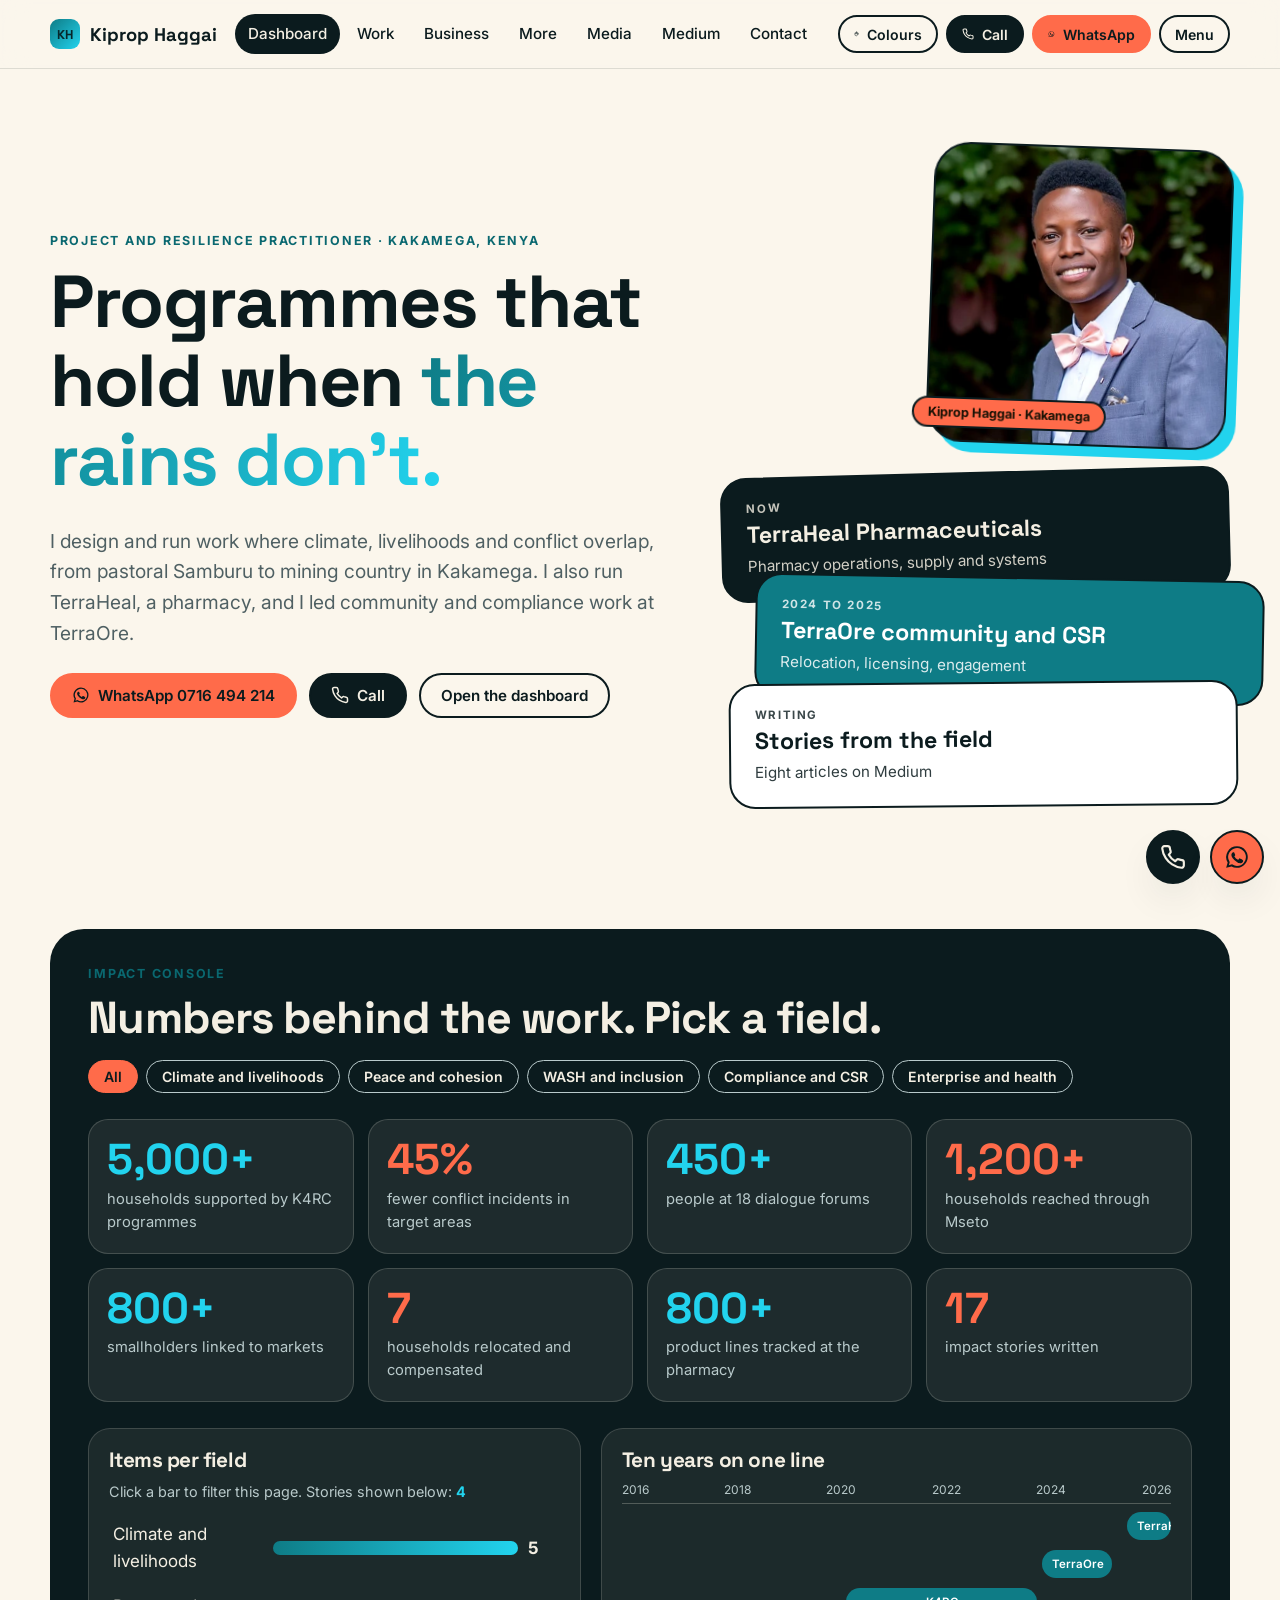
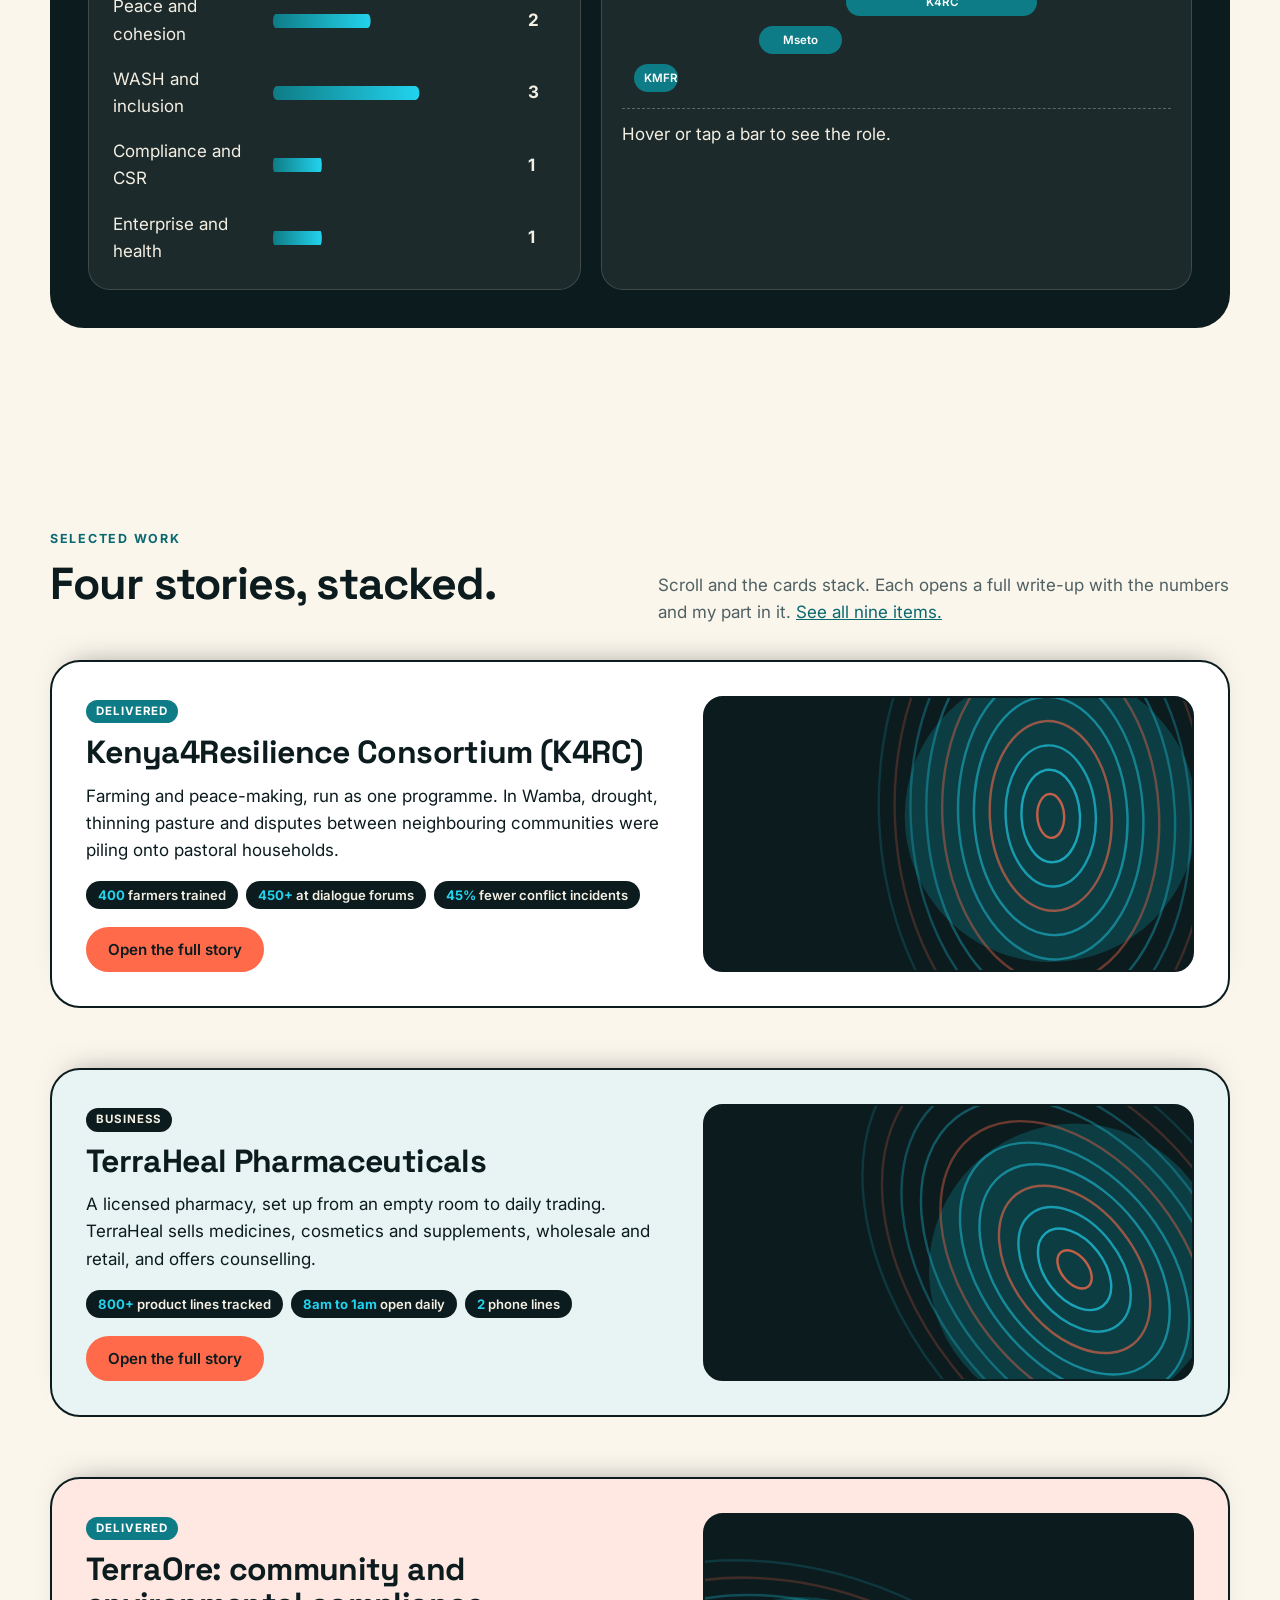
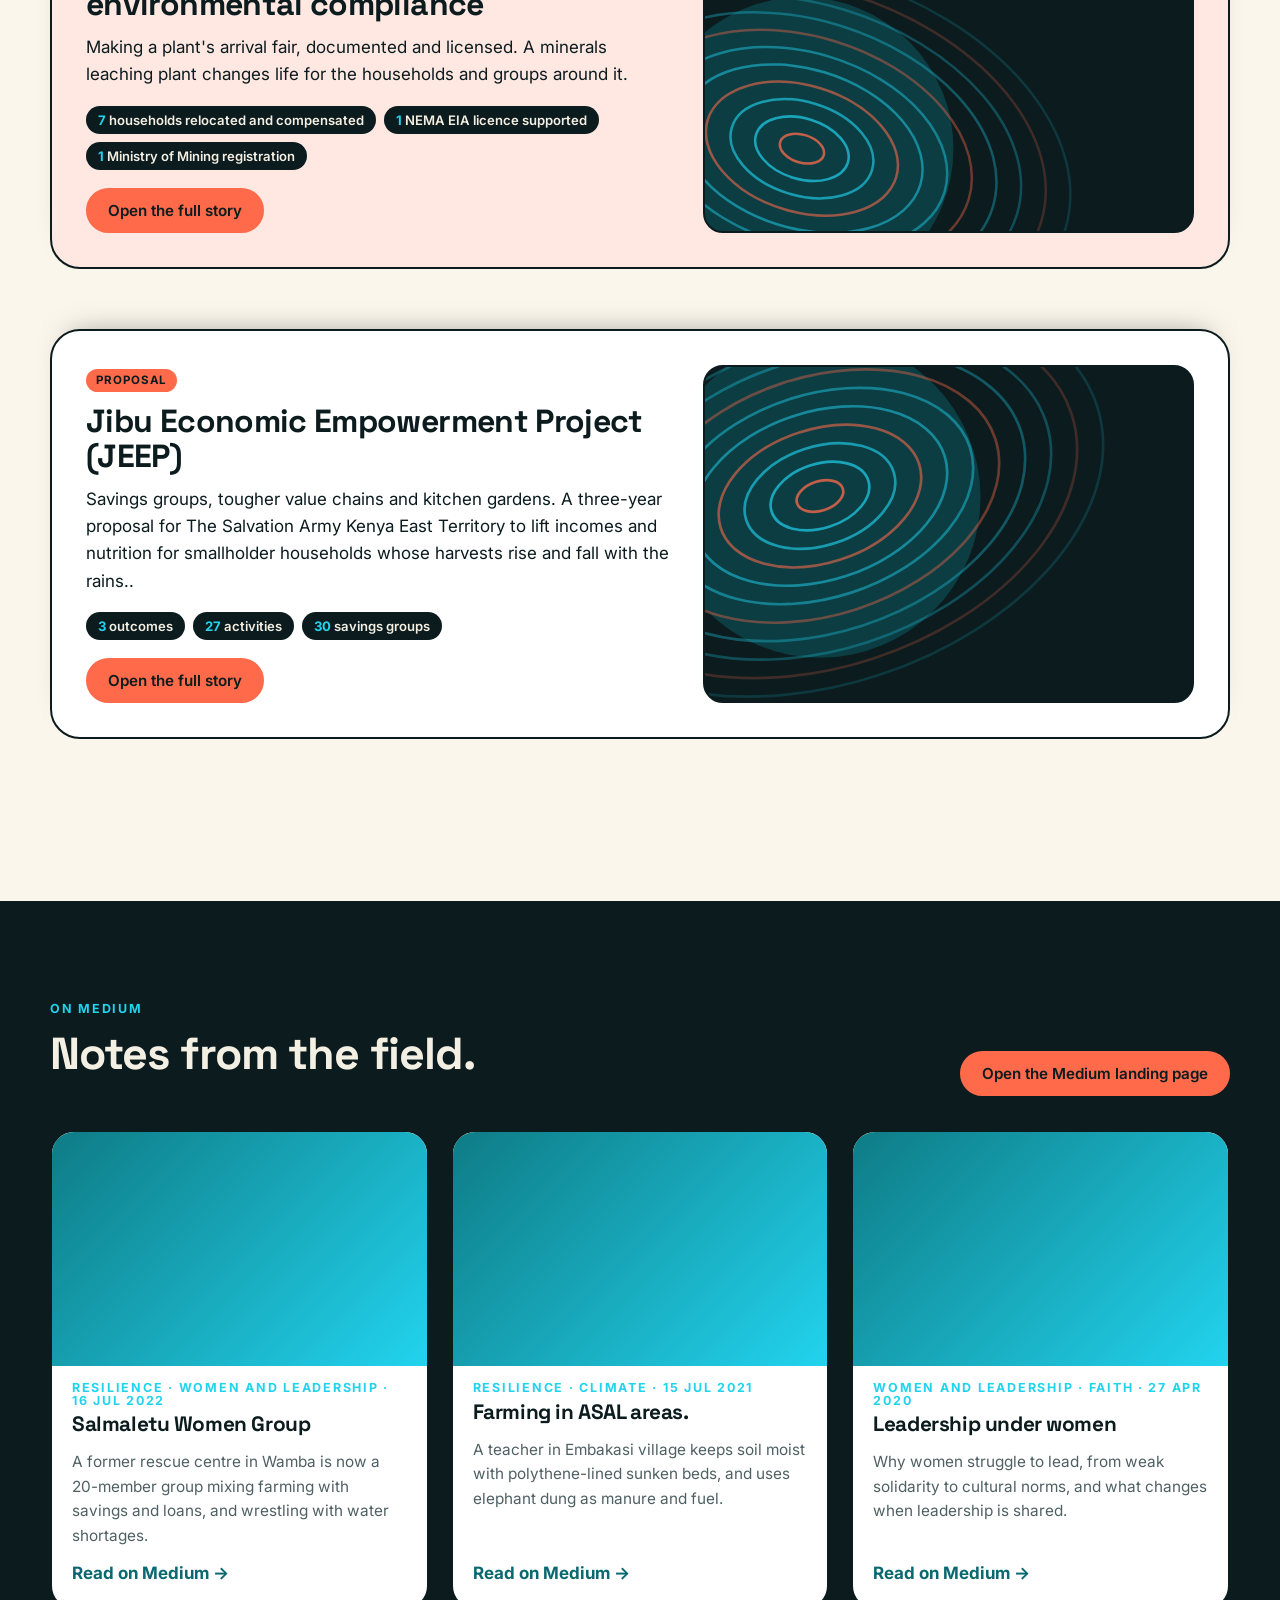
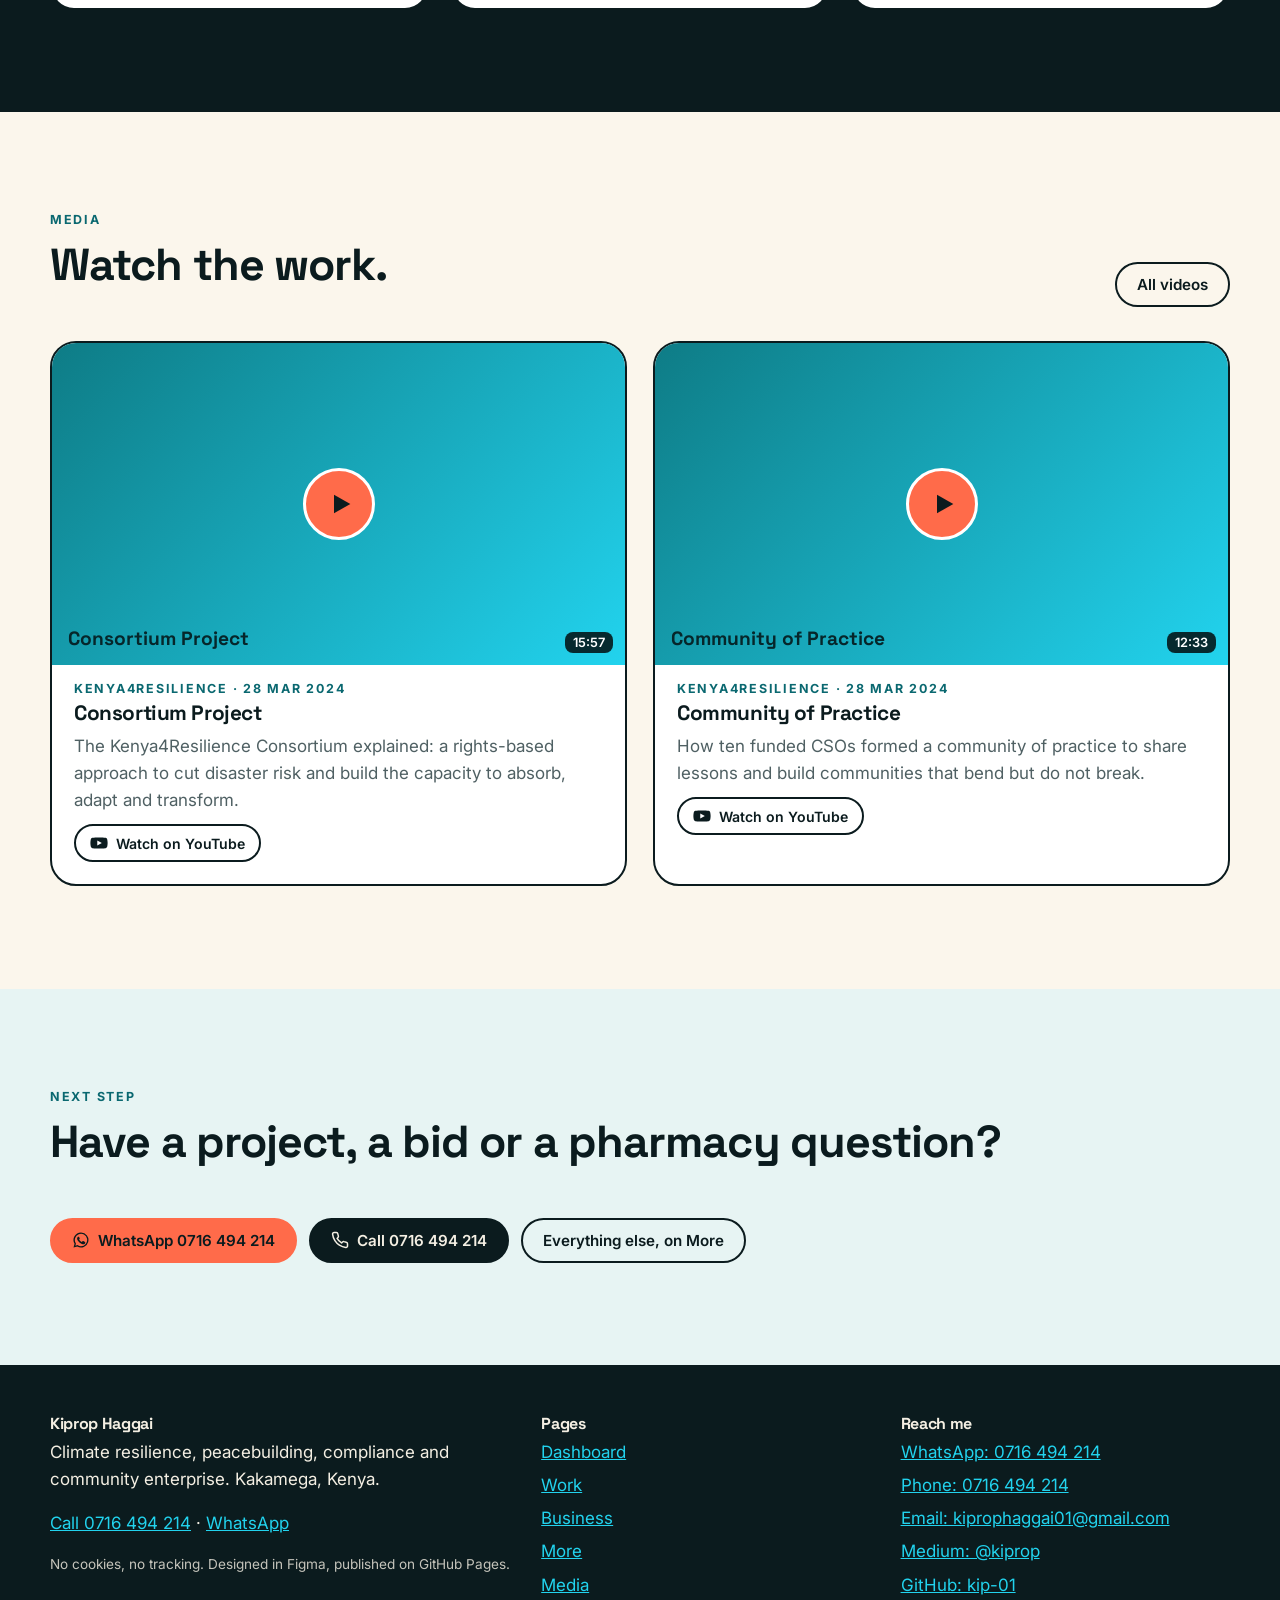
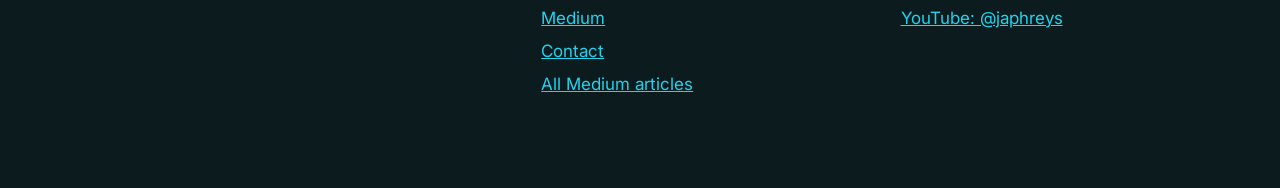
==== commit 8855f468: "Add edited profile portrait: hero, About, Medium author, social preview Square head-and-shoulders cr" ====
--- a/index.html
+++ b/index.html
@@ -1,12 +1,12 @@
 <!doctype html>
 <html lang="en-KE"><head><meta charset="utf-8"><meta name="viewport" content="width=device-width,initial-scale=1">
 <title>Kiprop Haggai: resilience, peace and enterprise</title><meta name="description" content="Dashboard portfolio of Kiprop Haggai: climate resilience, peacebuilding, environmental compliance, TerraHeal Pharmaceuticals, TerraOre and Medium articles. Call or WhatsApp 0716 494 214.">
-<meta property="og:title" content="Kiprop Haggai: resilience, peace and enterprise"><meta property="og:description" content="Dashboard portfolio of Kiprop Haggai: climate resilience, peacebuilding, environmental compliance, TerraHeal Pharmaceuticals, TerraOre and Medium articles. Call or WhatsApp 0716 494 214."><meta property="og:type" content="website"><meta name="theme-color" content="#0E7C86">
+<meta property="og:title" content="Kiprop Haggai: resilience, peace and enterprise"><meta property="og:description" content="Dashboard portfolio of Kiprop Haggai: climate resilience, peacebuilding, environmental compliance, TerraHeal Pharmaceuticals, TerraOre and Medium articles. Call or WhatsApp 0716 494 214."><meta property="og:type" content="website"><meta property="og:image" content="https://kip-01.github.io/Meta_001/assets/img/kiprop-og.jpg"><meta property="og:image:width" content="1200"><meta property="og:image:height" content="630"><meta property="og:image:alt" content="Kiprop Haggai"><meta name="twitter:card" content="summary_large_image"><meta name="twitter:image" content="https://kip-01.github.io/Meta_001/assets/img/kiprop-og.jpg"><meta name="theme-color" content="#0E7C86">
 <link rel="icon" href="data:image/svg+xml,%3Csvg xmlns='http://www.w3.org/2000/svg' viewBox='0 0 32 32'%3E%3Crect width='32' height='32' rx='9' fill='%230E7C86'/%3E%3Ctext x='16' y='22' font-size='16' font-family='sans-serif' font-weight='700' text-anchor='middle' fill='%2322D3EE'%3EKH%3C/text%3E%3C/svg%3E">
 <link rel="preconnect" href="https://fonts.googleapis.com"><link rel="preconnect" href="https://fonts.gstatic.com" crossorigin>
 <link rel="stylesheet" href="https://fonts.googleapis.com/css2?family=Inter:wght@400;500;600;700&family=Space+Grotesk:wght@500;700&display=swap">
 <link rel="stylesheet" href="assets/css/app.css"><script>try{var s=localStorage.getItem('scheme');if(s&&s!=='lagoon')document.documentElement.setAttribute('data-scheme',s)}catch(e){}</script>
-<script type="application/ld+json">{"@context": "https://schema.org", "@type": "Person", "name": "Kiprop Haggai", "jobTitle": "Project and resilience practitioner", "telephone": "+254716494214", "email": "kiprophaggai01@gmail.com", "url": "https://kip-01.github.io/Meta_001/", "address": {"@type": "PostalAddress", "addressLocality": "Kakamega", "addressCountry": "KE"}, "sameAs": ["https://medium.com/@kiprop", "https://github.com/kip-01"]}</script></head><body>
+<script type="application/ld+json">{"@context": "https://schema.org", "@type": "Person", "name": "Kiprop Haggai", "jobTitle": "Project and resilience practitioner", "telephone": "+254716494214", "email": "kiprophaggai01@gmail.com", "url": "https://kip-01.github.io/Meta_001/", "image": "https://kip-01.github.io/Meta_001/assets/img/kiprop-1600.jpg", "address": {"@type": "PostalAddress", "addressLocality": "Kakamega", "addressCountry": "KE"}, "sameAs": ["https://medium.com/@kiprop", "https://github.com/kip-01"]}</script></head><body>
 <a class="skip" href="#main">Skip to content</a><div class="bar-progress" aria-hidden="true"></div>
 <header class="top"><div class="wrap">
 <a class="brand" href="index.html"><i>KH</i>Kiprop Haggai</a>
@@ -23,10 +23,11 @@
 <h1>Programmes that hold when <span class="grad">the rains don't.</span></h1>
 <p class="lede">I design and run work where climate, livelihoods and conflict overlap, from pastoral Samburu to mining country in Kakamega. I also run TerraHeal, a pharmacy, and I led community and compliance work at TerraOre.</p>
 <div class="cta"><a class="btn accent" href="https://wa.me/254716494214?text=Hello%20Kiprop%2C%20" target="_blank" rel="noopener"><svg viewBox="0 0 24 24" fill="currentColor" aria-hidden="true"><path d="M12 2a10 10 0 0 0-8.6 15.1L2 22l5-1.3A10 10 0 1 0 12 2zm0 18.2a8.2 8.2 0 0 1-4.2-1.2l-.3-.2-3 .8.8-2.9-.2-.3A8.2 8.2 0 1 1 12 20.2zm4.5-6.1c-.2-.1-1.5-.7-1.7-.8s-.4-.1-.6.1-.6.8-.8 1-.3.2-.5.1a6.7 6.7 0 0 1-3.3-2.9c-.2-.4.3-.4.7-1.3.1-.2 0-.3 0-.4l-.8-1.8c-.2-.5-.4-.4-.6-.4h-.5a1 1 0 0 0-.7.3 3 3 0 0 0-.9 2.2 5.2 5.2 0 0 0 1.1 2.8 11.9 11.9 0 0 0 4.6 4c1.7.7 2.4.8 3.2.7a2.7 2.7 0 0 0 1.8-1.3 2.2 2.2 0 0 0 .1-1.3c-.1-.1-.3-.2-.5-.3z"/></svg> WhatsApp 0716 494 214</a><a class="btn dark" href="tel:+254716494214"><svg viewBox="0 0 24 24" fill="none" stroke="currentColor" stroke-width="2" stroke-linecap="round" stroke-linejoin="round" aria-hidden="true"><path d="M22 16.9v3a2 2 0 0 1-2.2 2 19.8 19.8 0 0 1-8.6-3.1 19.5 19.5 0 0 1-6-6A19.8 19.8 0 0 1 2.1 4.2 2 2 0 0 1 4.1 2h3a2 2 0 0 1 2 1.7c.1 1 .4 1.9.7 2.8a2 2 0 0 1-.5 2.1L8.1 9.9a16 16 0 0 0 6 6l1.3-1.3a2 2 0 0 1 2.1-.4c.9.3 1.8.6 2.8.7a2 2 0 0 1 1.7 2z"/></svg> Call</a><a class="btn" href="#console">Open the dashboard</a></div></div>
+<div class="hero-side"><figure class="me" aria-label="Kiprop Haggai"><picture><source type="image/webp" srcset="assets/img/kiprop-400.webp 400w, assets/img/kiprop-800.webp 800w, assets/img/kiprop-1600.webp 1600w" sizes="(max-width:700px) 70vw, 320px"><img class="me-img" src="assets/img/kiprop-800.jpg" srcset="assets/img/kiprop-400.jpg 400w, assets/img/kiprop-800.jpg 800w, assets/img/kiprop-1600.jpg 1600w" sizes="(max-width:700px) 70vw, 320px" width="800" height="800" alt="Portrait of Kiprop Haggai, smiling, in a grey-blue blazer and coral bow tie" fetchpriority="high" decoding="async"></picture><figcaption>Kiprop Haggai · Kakamega</figcaption></figure>
 <div class="floaters" aria-label="Current and recent work">
 <a class="fl" href="business.html#terraheal"><small>Now</small><b>TerraHeal Pharmaceuticals</b><em>Pharmacy operations, supply and systems</em></a>
 <a class="fl" href="business.html#terraore"><small>2024 to 2025</small><b>TerraOre community and CSR</b><em>Relocation, licensing, engagement</em></a>
-<a class="fl" href="medium.html"><small>Writing</small><b>Stories from the field</b><em>Eight articles on Medium</em></a></div>
+<a class="fl" href="medium.html"><small>Writing</small><b>Stories from the field</b><em>Eight articles on Medium</em></a></div></div>
 </div></section>
 
 <section id="console" style="padding-top:20px"><div class="wrap"><div class="console" data-filter-scope>
--- a/assets/css/app.css
+++ b/assets/css/app.css
@@ -313,3 +313,22 @@
 
 .m-hero .eyebrow{color:var(--brand2)}.m-hero .lede{color:var(--panel-muted)}
 .panel.dark .btn:not(.accent){color:var(--panel-ink);border-color:var(--panel-ink)}
+
+/* ---- profile portrait ---- */
+.hero-side{display:grid;gap:0;justify-items:stretch;position:relative}
+.me{margin:0 0 26px;justify-self:end;position:relative;width:min(300px,64%);z-index:2;transform:rotate(2deg);transition:transform .4s cubic-bezier(.2,.8,.2,1)}
+.me:hover{transform:rotate(0) translateY(-4px)}
+.me picture,.me-card picture{display:block;aspect-ratio:1;overflow:hidden}
+.me picture{border-radius:36px;border:2px solid var(--ink);box-shadow:10px 10px 0 var(--brand2);background:var(--panel)}
+.me-img{display:block;width:100%;height:100%;object-fit:cover}
+.me figcaption{position:absolute;left:-14px;bottom:14px;background:var(--accent);color:#1a1205;border:2px solid var(--ink);border-radius:999px;padding:6px 14px;font:700 .8rem var(--body);white-space:nowrap}
+.about-media{display:grid;gap:20px;align-content:start}
+.me-card{margin:0;border:2px solid var(--ink);border-radius:26px;overflow:hidden;background:var(--surface);box-shadow:8px 8px 0 var(--brand2)}
+.me-card figcaption{padding:14px 18px;display:grid;gap:2px;border-top:2px solid var(--ink)}
+.me-card figcaption span{color:var(--muted);font-size:.9rem}
+.author img{width:64px;height:64px;object-fit:cover;object-position:50% 30%}
+@media (max-width:900px){
+  .me{justify-self:center;width:min(260px,72%);margin-bottom:30px}
+  .me figcaption{left:50%;transform:translateX(-50%);bottom:-14px}
+}
+@media (prefers-reduced-motion:reduce){.me,.me:hover{transform:none;transition:none}}
